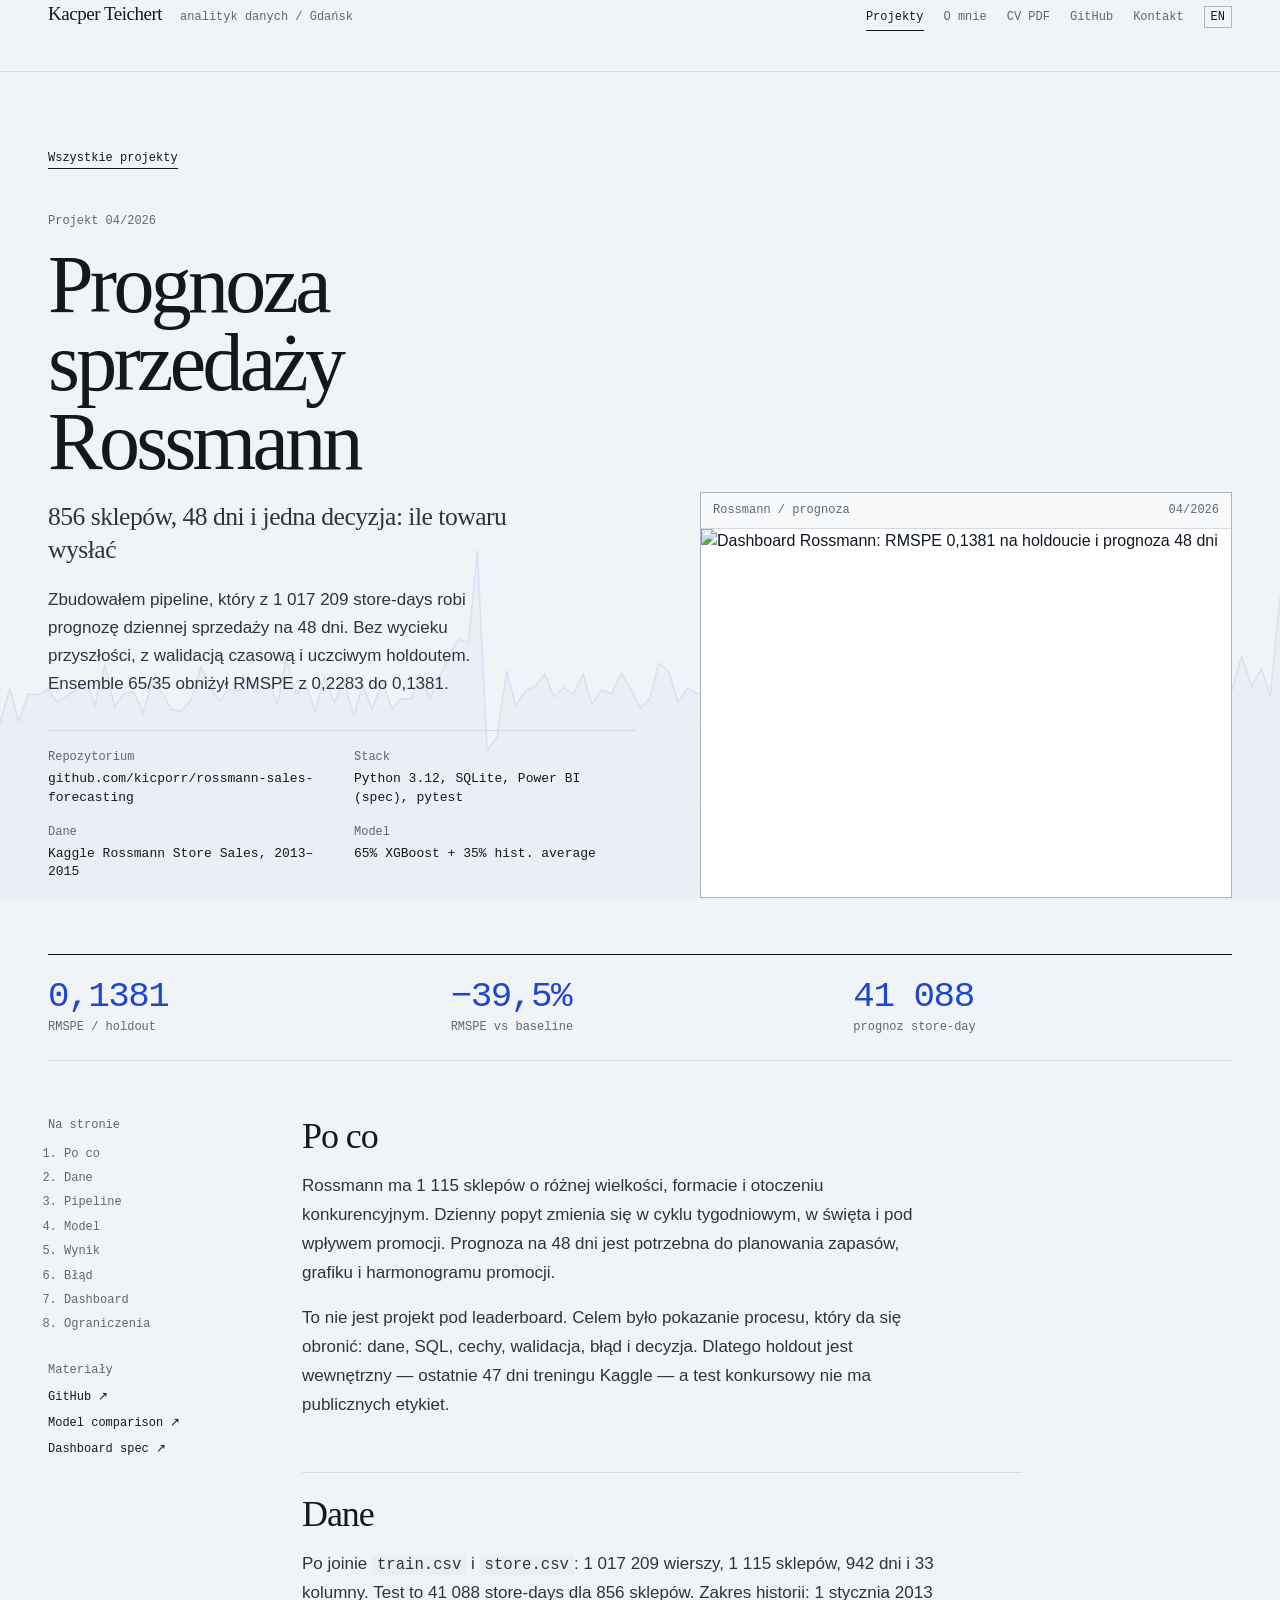
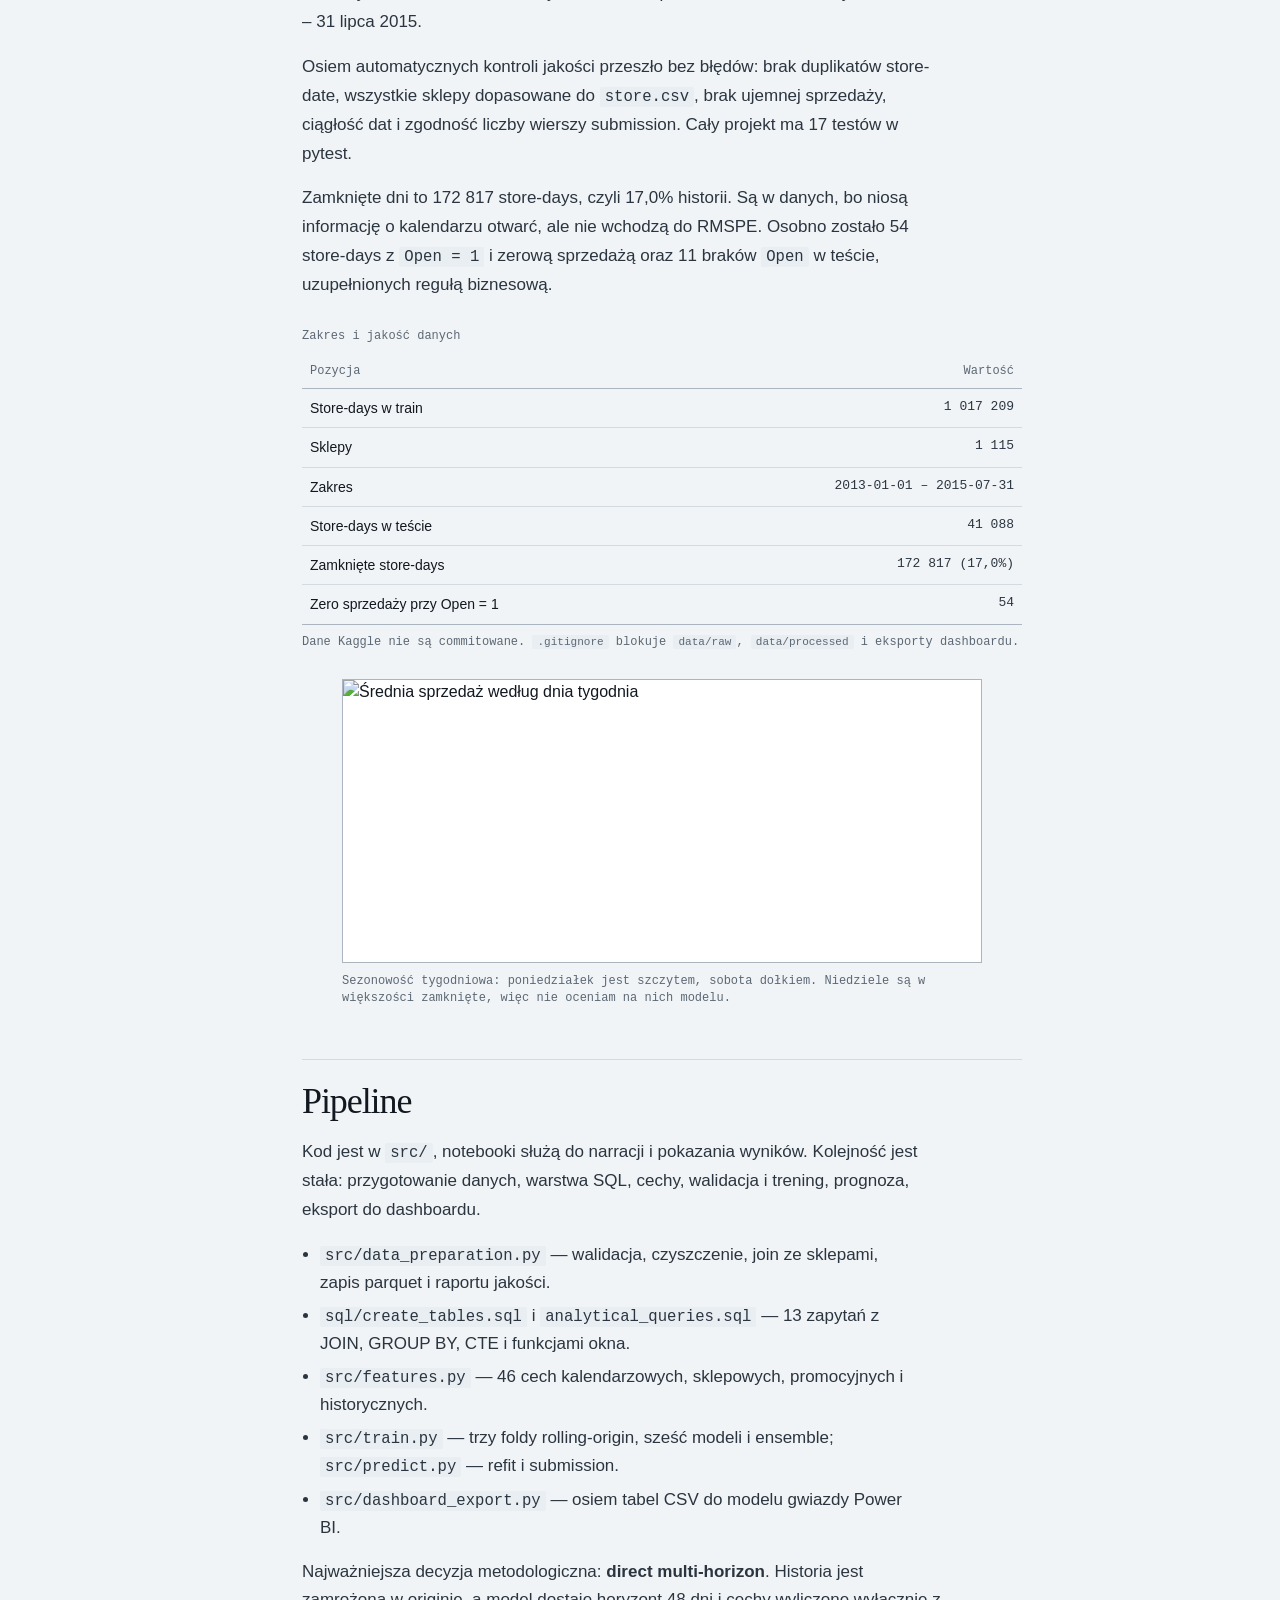
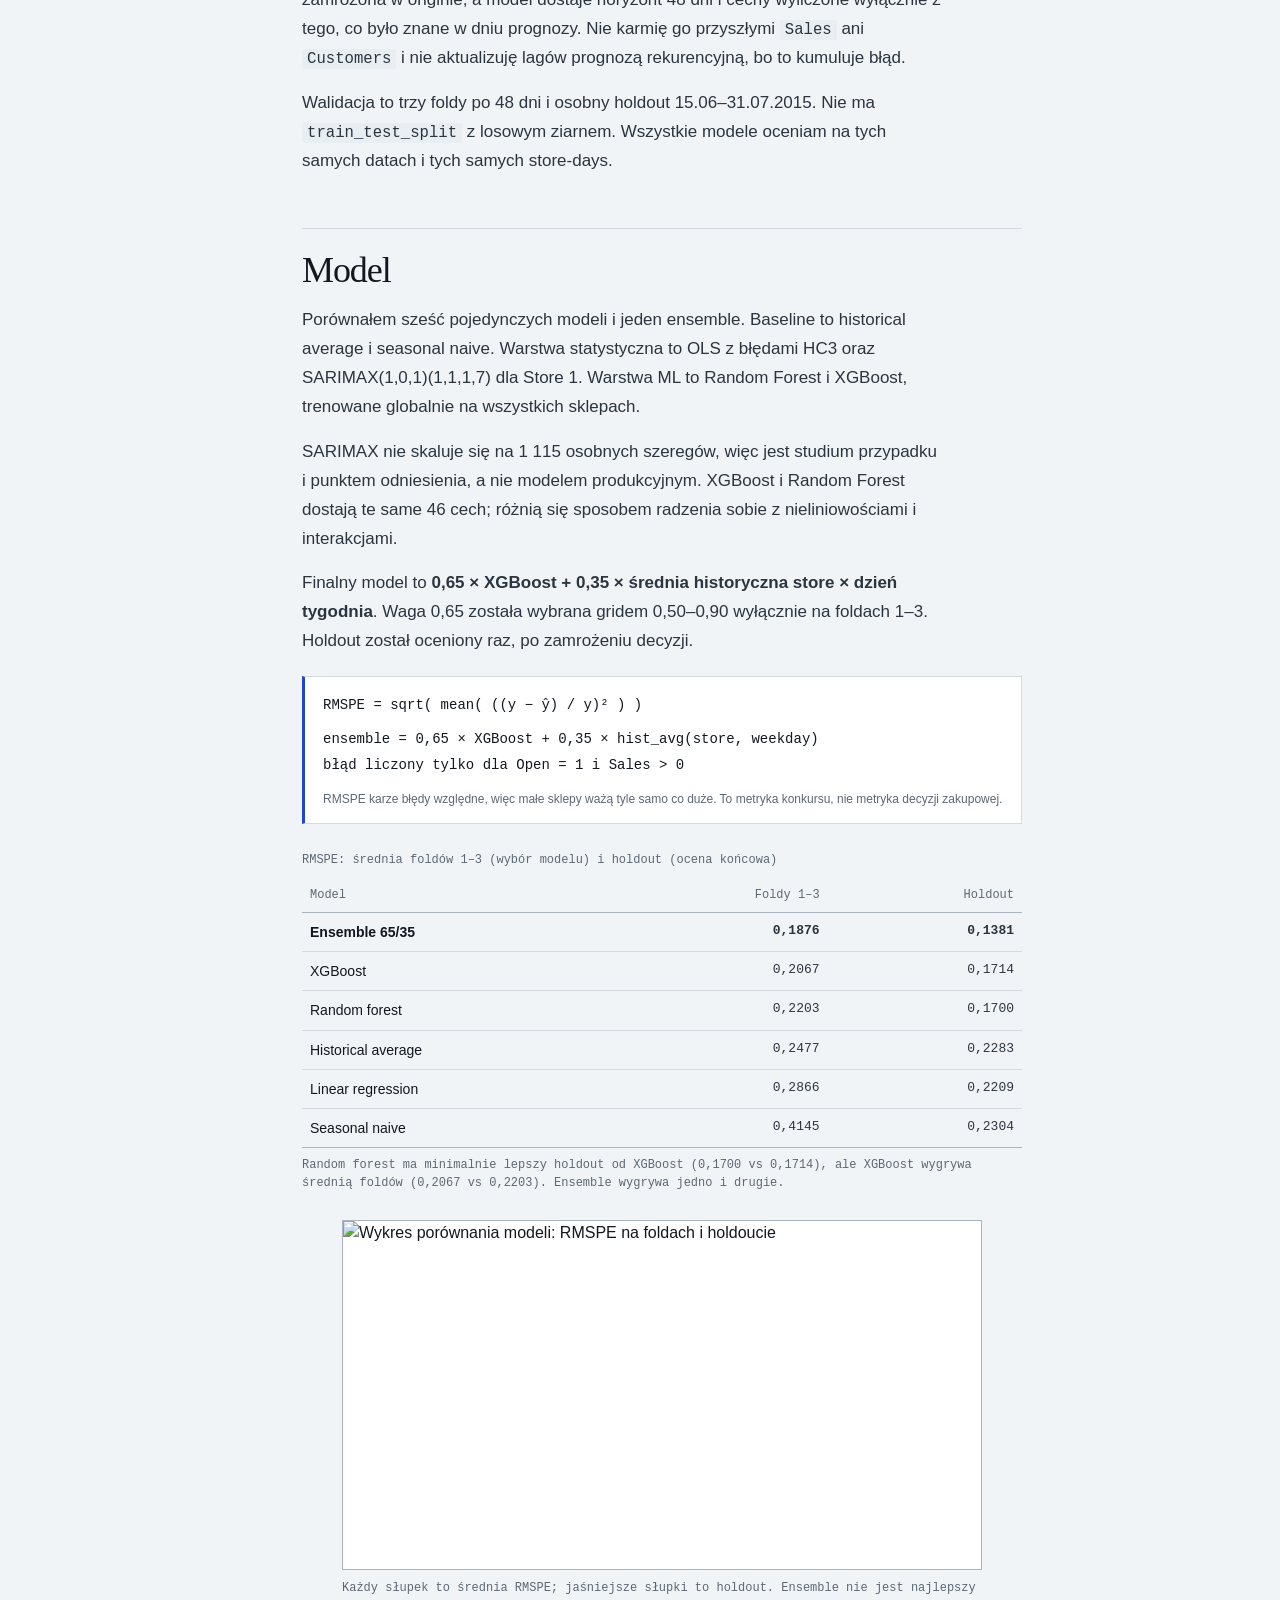
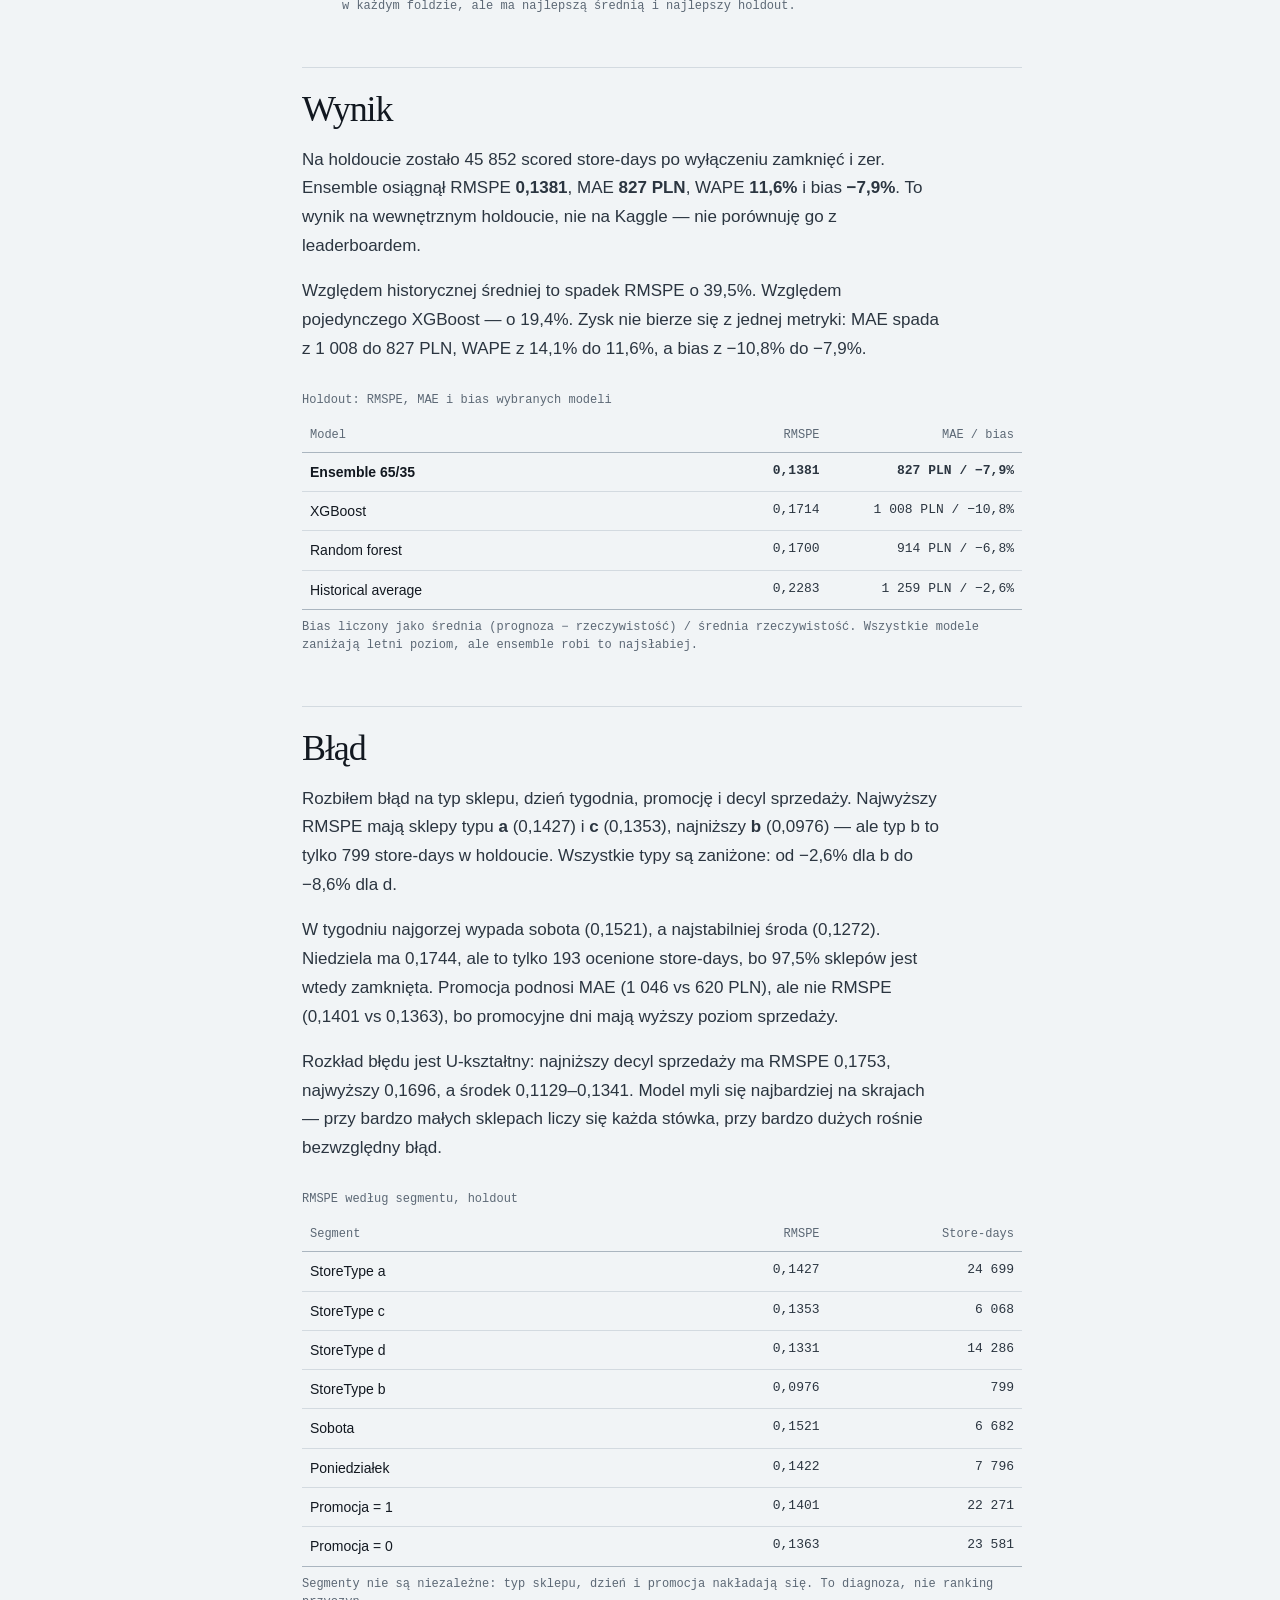
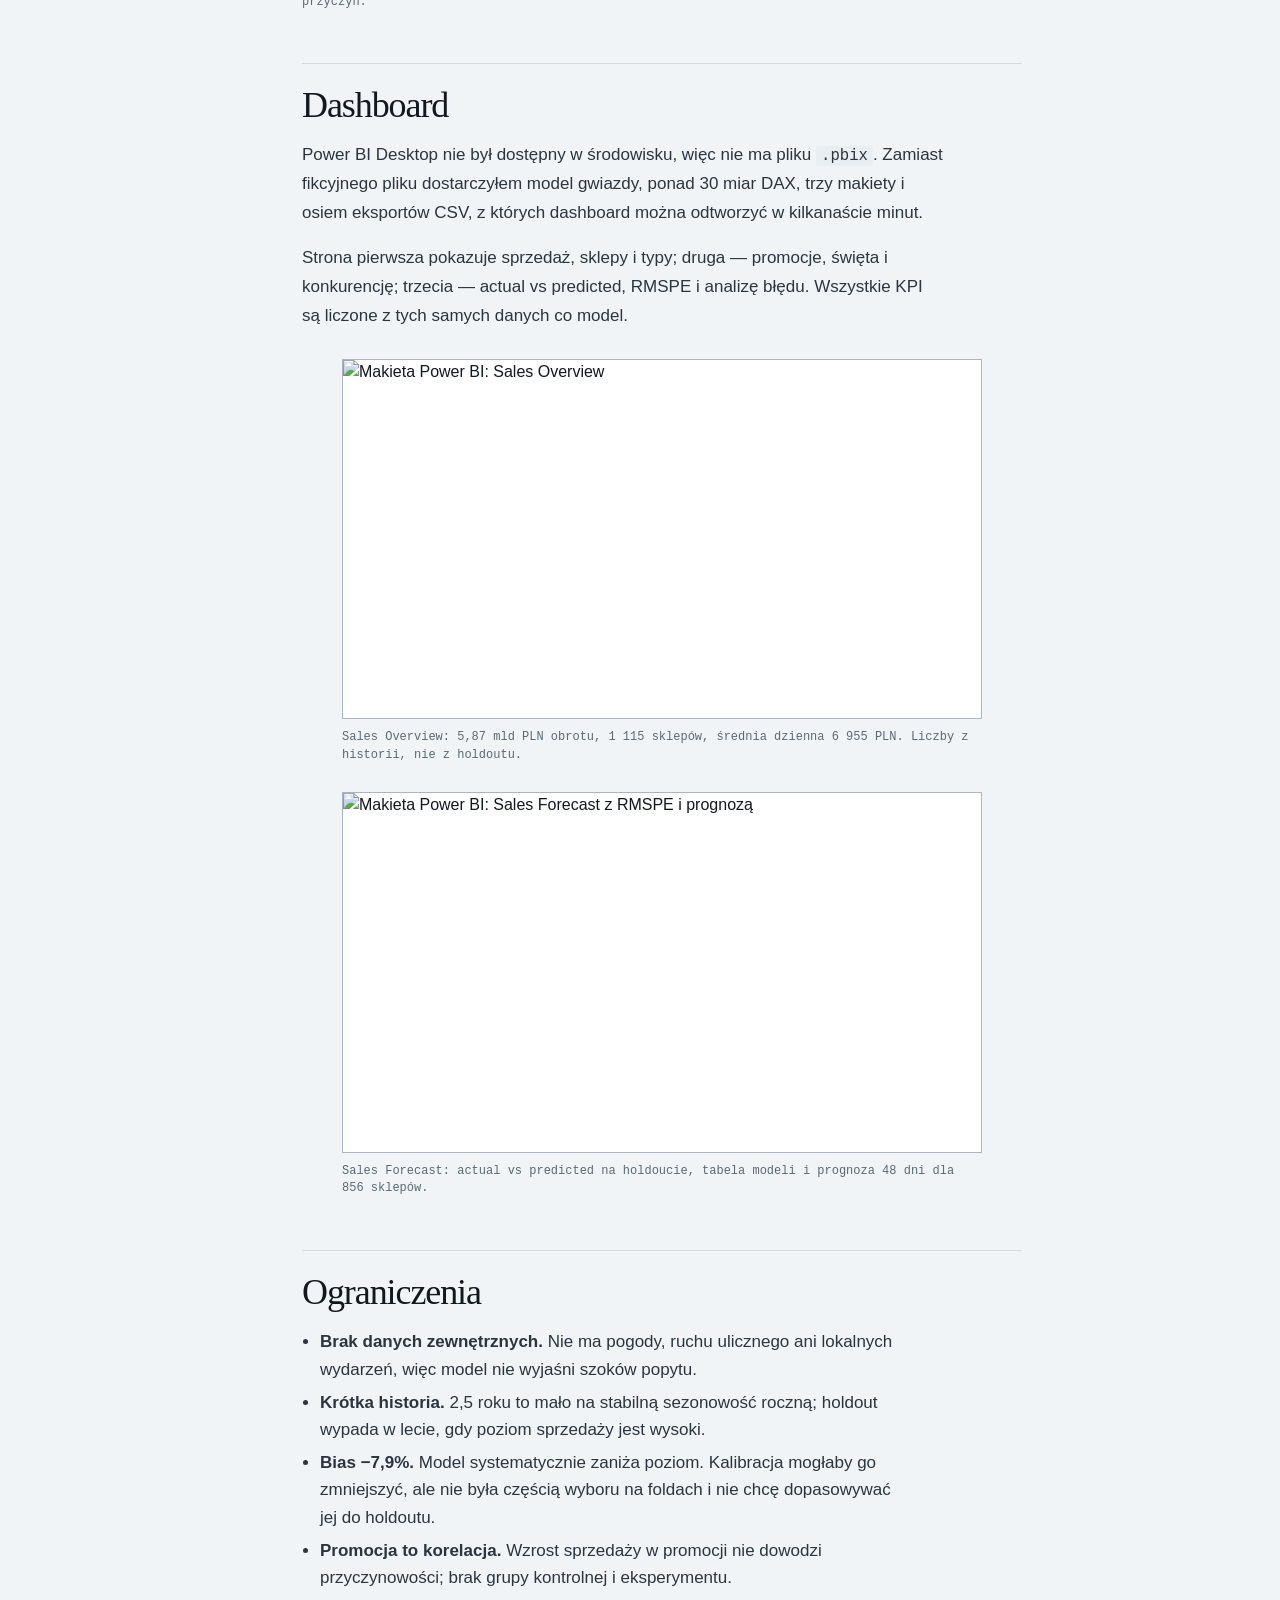
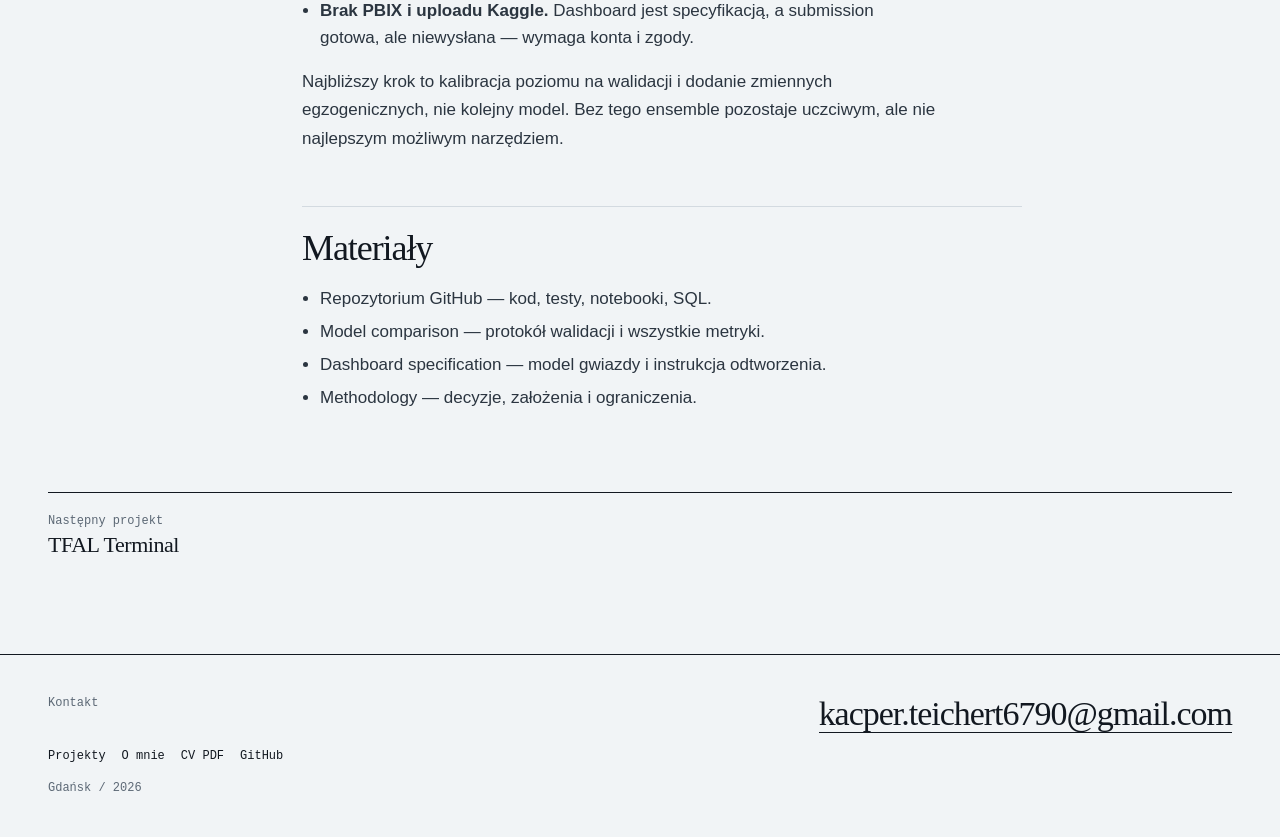
==== portfolio/rossmann/index.html @ 58604898 "Initial release: Rossmann sales forecasting portfolio project" ====
<!DOCTYPE html>
<html lang="pl">
<head>
<meta charset="utf-8">
<meta name="viewport" content="width=device-width, initial-scale=1">
<script>
  if ('IntersectionObserver' in window) {
    document.documentElement.classList.add('js');
  }
</script>
<title>Prognoza sprzedaży Rossmann | Kacper Teichert</title>
<meta name="description" content="Projekt end-to-end na 1 017 209 store-days: SQL, cechy bez wycieku, walidacja czasowa i ensemble XGBoost. Holdout RMSPE 0,1381, o 39,5% lepiej od baseline'u.">
<link rel="canonical" href="https://kacper-teichert.pages.dev/projekty/rossmann/">
<link rel="alternate" hreflang="pl" href="https://kacper-teichert.pages.dev/projekty/rossmann/">
<link rel="alternate" hreflang="en" href="https://kacper-teichert.pages.dev/en/projects/rossmann/">
<meta name="theme-color" content="#f1f4f6">
<meta name="color-scheme" content="light">
<meta property="og:type" content="article">
<meta property="og:title" content="Prognoza sprzedaży Rossmann | Kacper Teichert">
<meta property="og:description" content="856 sklepów, 48 dni, 1 017 209 store-days. Holdout RMSPE 0,1381 i uczciwa walidacja czasowa.">
<meta property="og:url" content="https://kacper-teichert.pages.dev/projekty/rossmann/">
<meta property="og:locale" content="pl_PL">
<meta property="og:locale:alternate" content="en_US">
<meta property="og:image" content="https://kacper-teichert.pages.dev/projekty/rossmann/assets/rossmann-og.png">
<meta name="twitter:card" content="summary_large_image">
<meta name="twitter:title" content="Prognoza sprzedaży Rossmann | Kacper Teichert">
<meta name="twitter:description" content="856 sklepów, 48 dni, 1 017 209 store-days. Holdout RMSPE 0,1381.">
<meta name="twitter:image" content="https://kacper-teichert.pages.dev/projekty/rossmann/assets/rossmann-og.png">
<link rel="icon" href="/favicon.svg" type="image/svg+xml">
<link rel="stylesheet" href="/fonts.css">
<script type="application/ld+json">{"@context":"https://schema.org","@type":"Article","headline":"Prognoza sprzedaży Rossmann","author":{"@type":"Person","name":"Kacper Teichert"},"datePublished":"2026-11-25","inLanguage":"pl","url":"https://kacper-teichert.pages.dev/projekty/rossmann/","about":["prognozowanie sprzedaży","XGBoost","walidacja czasowa","SQL"]}</script>
<link rel="stylesheet" href="page.css">
<link rel="stylesheet" href="rossmann.css">
<noscript><style>[data-reveal]{opacity:1!important;transform:none!important}</style></noscript>
</head>
<body>
<a class="skip-link" href="#main">Przejdź do treści</a>
<div class="case-page">
<svg class="page-backdrop" viewBox="0 0 1440 900" preserveAspectRatio="none" aria-hidden="true" focusable="false">
<defs>
<pattern id="page-grid-rossmann" width="80" height="80" patternUnits="userSpaceOnUse">
<path d="M80 0H0V80" fill="none" stroke="#121820" stroke-opacity="0.032" stroke-width="1"></path>
</pattern>
</defs>
<rect width="1440" height="900" fill="url(#page-grid-rossmann)"></rect>
<path class="page-area" d="M 0 722.6 L 11 688.3 L 21 721.2 L 32 693.8 L 43 694.9 L 54 689.0 L 64 701.7 L 75 696.3 L 86 689.5 L 97 682.8 L 107 704.8 L 118 664.7 L 129 706.5 L 140 692.8 L 150 691.4 L 161 712.9 L 172 678.0 L 183 693.6 L 193 709.3 L 204 711.1 L 215 699.5 L 226 667.1 L 236 686.6 L 247 700.8 L 258 689.7 L 269 690.9 L 279 675.9 L 290 693.0 L 301 678.9 L 312 703.6 L 322 657.5 L 333 694.2 L 344 684.9 L 355 711.2 L 365 676.0 L 376 702.2 L 387 680.8 L 398 715.6 L 408 684.3 L 419 709.6 L 430 680.6 L 441 709.0 L 451 698.7 L 462 699.1 L 473 675.4 L 484 698.0 L 494 677.6 L 505 656.1 L 516 639.3 L 527 642.8 L 537 550.0 L 548 750.8 L 559 737.0 L 570 670.5 L 580 705.4 L 591 691.0 L 602 686.3 L 613 673.9 L 623 696.7 L 634 687.5 L 645 694.0 L 656 674.0 L 666 704.3 L 677 689.7 L 688 694.0 L 699 673.0 L 709 688.0 L 720 707.8 L 731 698.8 L 741 663.3 L 752 671.0 L 763 701.8 L 774 687.4 L 784 693.7 L 795 692.8 L 806 682.3 L 817 688.7 L 827 685.7 L 838 702.2 L 849 727.9 L 860 713.2 L 870 733.1 L 881 684.0 L 892 714.8 L 903 727.3 L 913 713.4 L 924 718.7 L 935 710.2 L 946 730.0 L 956 722.0 L 967 737.2 L 978 705.0 L 989 713.4 L 999 735.5 L 1010 725.1 L 1021 724.6 L 1032 689.6 L 1042 712.1 L 1053 725.2 L 1064 660.8 L 1075 668.0 L 1085 689.7 L 1096 621.8 L 1107 760.0 L 1118 722.8 L 1128 674.5 L 1139 681.7 L 1150 711.8 L 1161 654.2 L 1171 677.2 L 1182 697.6 L 1193 685.4 L 1204 685.7 L 1214 671.5 L 1225 692.0 L 1236 677.9 L 1247 684.4 L 1257 690.7 L 1268 682.0 L 1279 672.7 L 1290 700.1 L 1300 660.0 L 1311 667.7 L 1322 703.4 L 1333 702.9 L 1343 664.0 L 1354 675.8 L 1365 685.7 L 1376 670.8 L 1386 689.3 L 1397 655.9 L 1408 686.6 L 1419 668.9 L 1429 695.6 L 1440 597.3 L 1440 900 L 0 900 Z" fill="#1d47cf" fill-opacity="0.035"></path>
<path class="page-trace" d="M 0 722.6 L 11 688.3 L 21 721.2 L 32 693.8 L 43 694.9 L 54 689.0 L 64 701.7 L 75 696.3 L 86 689.5 L 97 682.8 L 107 704.8 L 118 664.7 L 129 706.5 L 140 692.8 L 150 691.4 L 161 712.9 L 172 678.0 L 183 693.6 L 193 709.3 L 204 711.1 L 215 699.5 L 226 667.1 L 236 686.6 L 247 700.8 L 258 689.7 L 269 690.9 L 279 675.9 L 290 693.0 L 301 678.9 L 312 703.6 L 322 657.5 L 333 694.2 L 344 684.9 L 355 711.2 L 365 676.0 L 376 702.2 L 387 680.8 L 398 715.6 L 408 684.3 L 419 709.6 L 430 680.6 L 441 709.0 L 451 698.7 L 462 699.1 L 473 675.4 L 484 698.0 L 494 677.6 L 505 656.1 L 516 639.3 L 527 642.8 L 537 550.0 L 548 750.8 L 559 737.0 L 570 670.5 L 580 705.4 L 591 691.0 L 602 686.3 L 613 673.9 L 623 696.7 L 634 687.5 L 645 694.0 L 656 674.0 L 666 704.3 L 677 689.7 L 688 694.0 L 699 673.0 L 709 688.0 L 720 707.8 L 731 698.8 L 741 663.3 L 752 671.0 L 763 701.8 L 774 687.4 L 784 693.7 L 795 692.8 L 806 682.3 L 817 688.7 L 827 685.7 L 838 702.2 L 849 727.9 L 860 713.2 L 870 733.1 L 881 684.0 L 892 714.8 L 903 727.3 L 913 713.4 L 924 718.7 L 935 710.2 L 946 730.0 L 956 722.0 L 967 737.2 L 978 705.0 L 989 713.4 L 999 735.5 L 1010 725.1 L 1021 724.6 L 1032 689.6 L 1042 712.1 L 1053 725.2 L 1064 660.8 L 1075 668.0 L 1085 689.7 L 1096 621.8 L 1107 760.0 L 1118 722.8 L 1128 674.5 L 1139 681.7 L 1150 711.8 L 1161 654.2 L 1171 677.2 L 1182 697.6 L 1193 685.4 L 1204 685.7 L 1214 671.5 L 1225 692.0 L 1236 677.9 L 1247 684.4 L 1257 690.7 L 1268 682.0 L 1279 672.7 L 1290 700.1 L 1300 660.0 L 1311 667.7 L 1322 703.4 L 1333 702.9 L 1343 664.0 L 1354 675.8 L 1365 685.7 L 1376 670.8 L 1386 689.3 L 1397 655.9 L 1408 686.6 L 1419 668.9 L 1429 695.6 L 1440 597.3" fill="none" stroke="#1d47cf" stroke-width="1.5" stroke-opacity="0.12" vector-effect="non-scaling-stroke"></path>
</svg>
<header class="nav">
<a class="nav-mark" href="/" aria-label="Kacper Teichert, początek">Kacper Teichert</a>
<span class="nav-role">analityk danych / Gdańsk</span>
<nav class="nav-links" aria-label="Nawigacja, kontakt i dokumenty">
<a href="/#projekty" aria-current="page">Projekty</a>
<a href="/o-mnie/">O mnie</a>
<a href="/cv/Kacper-Teichert-CV.pdf" target="_blank" rel="noreferrer">CV PDF</a>
<a class="nav-github" href="https://github.com/kicporr" target="_blank" rel="noreferrer">GitHub</a>
<a href="mailto:kacper.teichert6790@gmail.com">Kontakt</a>
<a class="nav-lang" href="/en/projects/rossmann/" hreflang="en" lang="en" aria-label="EN, English version">EN</a>
</nav>
</header>
<main id="main" class="case-main">
<a class="case-back" href="/#projekty">Wszystkie projekty</a>
<header class="case-head">
<div class="case-head-copy">
<p class="case-kicker">Projekt 04/2026</p>
<h1>Prognoza sprzedaży Rossmann</h1>
<p class="case-sub">856 sklepów, 48 dni i jedna decyzja: ile towaru wysłać</p>
<p class="case-lead">Zbudowałem pipeline, który z 1 017 209 store-days robi prognozę dziennej sprzedaży na 48 dni. Bez wycieku przyszłości, z walidacją czasową i uczciwym holdoutem. Ensemble 65/35 obniżył RMSPE z 0,2283 do 0,1381.</p>
<dl class="case-facts">
<div><dt>Repozytorium</dt><dd>github.com/kicporr/rossmann-sales-forecasting</dd></div>
<div><dt>Stack</dt><dd>Python 3.12, SQLite, Power BI (spec), pytest</dd></div>
<div><dt>Dane</dt><dd>Kaggle Rossmann Store Sales, 2013–2015</dd></div>
<div><dt>Model</dt><dd>65% XGBoost + 35% hist. average</dd></div>
</dl>
</div>
<div class="case-head-cover">
<div class="work-frame work-frame--app">
<div class="work-bar"><span>Rossmann / prognoza</span><span>04/2026</span></div>
<img src="/projekty/rossmann/assets/rossmann-cover.webp" alt="Dashboard Rossmann: RMSPE 0,1381 na holdoucie i prognoza 48 dni" width="1400" height="972">
</div>
</div>
</header>
<ul class="case-results" aria-label="Najważniejsze wyniki">
<li><strong>0,1381</strong><span>RMSPE / holdout</span></li>
<li><strong>−39,5%</strong><span>RMSPE vs baseline</span></li>
<li><strong>41 088</strong><span>prognoz store-day</span></li>
</ul>
<div class="case-body">
<aside class="case-aside">
<p class="case-aside-label">Na stronie</p>
<nav aria-label="Spis treści">
<ol class="case-toc">
<li><a href="#po-co">Po co</a></li>
<li><a href="#dane">Dane</a></li>
<li><a href="#pipeline">Pipeline</a></li>
<li><a href="#model">Model</a></li>
<li><a href="#wynik">Wynik</a></li>
<li><a href="#blad">Błąd</a></li>
<li><a href="#dashboard">Dashboard</a></li>
<li><a href="#ograniczenia">Ograniczenia</a></li>
</ol>
</nav>
<div class="case-aside-links">
<p class="case-aside-label">Materiały</p>
<a href="https://github.com/kicporr/rossmann-sales-forecasting" target="_blank" rel="noreferrer">GitHub ↗</a>
<a href="https://github.com/kicporr/rossmann-sales-forecasting/blob/main/reports/model_comparison.md" target="_blank" rel="noreferrer">Model comparison ↗</a>
<a href="https://github.com/kicporr/rossmann-sales-forecasting/blob/main/dashboard/dashboard_specification.md" target="_blank" rel="noreferrer">Dashboard spec ↗</a>
</div>
</aside>
<div class="case-content">

<section class="case-section" id="po-co" data-reveal>
<h2>Po co</h2>
<p>Rossmann ma 1 115 sklepów o różnej wielkości, formacie i otoczeniu konkurencyjnym. Dzienny popyt zmienia się w cyklu tygodniowym, w święta i pod wpływem promocji. Prognoza na 48 dni jest potrzebna do planowania zapasów, grafiku i harmonogramu promocji.</p>
<p>To nie jest projekt pod leaderboard. Celem było pokazanie procesu, który da się obronić: dane, SQL, cechy, walidacja, błąd i decyzja. Dlatego holdout jest wewnętrzny — ostatnie 47 dni treningu Kaggle — a test konkursowy nie ma publicznych etykiet.</p>
</section>

<section class="case-section" id="dane" data-reveal>
<h2>Dane</h2>
<p>Po joinie <code>train.csv</code> i <code>store.csv</code>: 1 017 209 wierszy, 1 115 sklepów, 942 dni i 33 kolumny. Test to 41 088 store-days dla 856 sklepów. Zakres historii: 1 stycznia 2013 – 31 lipca 2015.</p>
<p>Osiem automatycznych kontroli jakości przeszło bez błędów: brak duplikatów store-date, wszystkie sklepy dopasowane do <code>store.csv</code>, brak ujemnej sprzedaży, ciągłość dat i zgodność liczby wierszy submission. Cały projekt ma 17 testów w pytest.</p>
<p>Zamknięte dni to 172 817 store-days, czyli 17,0% historii. Są w danych, bo niosą informację o kalendarzu otwarć, ale nie wchodzą do RMSPE. Osobno zostało 54 store-days z <code>Open = 1</code> i zerową sprzedażą oraz 11 braków <code>Open</code> w teście, uzupełnionych regułą biznesową.</p>
<figure class="rich-table-wrap">
<table class="rich-table rich-table--2">
<caption>Zakres i jakość danych</caption>
<thead><tr><th scope="col">Pozycja</th><th scope="col">Wartość</th></tr></thead>
<tbody>
<tr><th scope="row">Store-days w train</th><td>1 017 209</td></tr>
<tr><th scope="row">Sklepy</th><td>1 115</td></tr>
<tr><th scope="row">Zakres</th><td>2013-01-01 – 2015-07-31</td></tr>
<tr><th scope="row">Store-days w teście</th><td>41 088</td></tr>
<tr><th scope="row">Zamknięte store-days</th><td>172 817 (17,0%)</td></tr>
<tr><th scope="row">Zero sprzedaży przy Open = 1</th><td>54</td></tr>
</tbody>
</table>
<figcaption class="rich-table-note">Dane Kaggle nie są commitowane. <code>.gitignore</code> blokuje <code>data/raw</code>, <code>data/processed</code> i eksporty dashboardu.</figcaption>
</figure>
<figure class="case-figure">
<img src="/projekty/rossmann/assets/rossmann-weekday.webp" alt="Średnia sprzedaż według dnia tygodnia" width="1600" height="707" decoding="async">
<figcaption>Sezonowość tygodniowa: poniedziałek jest szczytem, sobota dołkiem. Niedziele są w większości zamknięte, więc nie oceniam na nich modelu.</figcaption>
</figure>
</section>

<section class="case-section" id="pipeline" data-reveal>
<h2>Pipeline</h2>
<p>Kod jest w <code>src/</code>, notebooki służą do narracji i pokazania wyników. Kolejność jest stała: przygotowanie danych, warstwa SQL, cechy, walidacja i trening, prognoza, eksport do dashboardu.</p>
<ul>
<li><code>src/data_preparation.py</code> — walidacja, czyszczenie, join ze sklepami, zapis parquet i raportu jakości.</li>
<li><code>sql/create_tables.sql</code> i <code>analytical_queries.sql</code> — 13 zapytań z JOIN, GROUP BY, CTE i funkcjami okna.</li>
<li><code>src/features.py</code> — 46 cech kalendarzowych, sklepowych, promocyjnych i historycznych.</li>
<li><code>src/train.py</code> — trzy foldy rolling-origin, sześć modeli i ensemble; <code>src/predict.py</code> — refit i submission.</li>
<li><code>src/dashboard_export.py</code> — osiem tabel CSV do modelu gwiazdy Power BI.</li>
</ul>
<p>Najważniejsza decyzja metodologiczna: <strong>direct multi-horizon</strong>. Historia jest zamrożona w originie, a model dostaje horyzont 48 dni i cechy wyliczone wyłącznie z tego, co było znane w dniu prognozy. Nie karmię go przyszłymi <code>Sales</code> ani <code>Customers</code> i nie aktualizuję lagów prognozą rekurencyjną, bo to kumuluje błąd.</p>
<p>Walidacja to trzy foldy po 48 dni i osobny holdout 15.06–31.07.2015. Nie ma <code>train_test_split</code> z losowym ziarnem. Wszystkie modele oceniam na tych samych datach i tych samych store-days.</p>
</section>

<section class="case-section" id="model" data-reveal>
<h2>Model</h2>
<p>Porównałem sześć pojedynczych modeli i jeden ensemble. Baseline to historical average i seasonal naive. Warstwa statystyczna to OLS z błędami HC3 oraz SARIMAX(1,0,1)(1,1,1,7) dla Store 1. Warstwa ML to Random Forest i XGBoost, trenowane globalnie na wszystkich sklepach.</p>
<p>SARIMAX nie skaluje się na 1 115 osobnych szeregów, więc jest studium przypadku i punktem odniesienia, a nie modelem produkcyjnym. XGBoost i Random Forest dostają te same 46 cech; różnią się sposobem radzenia sobie z nieliniowościami i interakcjami.</p>
<p>Finalny model to <strong>0,65 × XGBoost + 0,35 × średnia historyczna store × dzień tygodnia</strong>. Waga 0,65 została wybrana gridem 0,50–0,90 wyłącznie na foldach 1–3. Holdout został oceniony raz, po zamrożeniu decyzji.</p>
<div class="rich-formula">
<span class="rich-formula-line">RMSPE = sqrt( mean( ((y − ŷ) / y)² ) )</span>
<span class="rich-formula-gap"></span>
<span class="rich-formula-line">ensemble = 0,65 × XGBoost + 0,35 × hist_avg(store, weekday)</span>
<span class="rich-formula-line">błąd liczony tylko dla Open = 1 i Sales &gt; 0</span>
<p class="rich-formula-note">RMSPE karze błędy względne, więc małe sklepy ważą tyle samo co duże. To metryka konkursu, nie metryka decyzji zakupowej.</p>
</div>
<figure class="rich-table-wrap">
<table class="rich-table rich-table--3">
<caption>RMSPE: średnia foldów 1–3 (wybór modelu) i holdout (ocena końcowa)</caption>
<thead><tr><th scope="col">Model</th><th scope="col">Foldy 1–3</th><th scope="col">Holdout</th></tr></thead>
<tbody>
<tr><th scope="row"><strong>Ensemble 65/35</strong></th><td><strong>0,1876</strong></td><td><strong>0,1381</strong></td></tr>
<tr><th scope="row">XGBoost</th><td>0,2067</td><td>0,1714</td></tr>
<tr><th scope="row">Random forest</th><td>0,2203</td><td>0,1700</td></tr>
<tr><th scope="row">Historical average</th><td>0,2477</td><td>0,2283</td></tr>
<tr><th scope="row">Linear regression</th><td>0,2866</td><td>0,2209</td></tr>
<tr><th scope="row">Seasonal naive</th><td>0,4145</td><td>0,2304</td></tr>
</tbody>
</table>
<figcaption class="rich-table-note">Random forest ma minimalnie lepszy holdout od XGBoost (0,1700 vs 0,1714), ale XGBoost wygrywa średnią foldów (0,2067 vs 0,2203). Ensemble wygrywa jedno i drugie.</figcaption>
</figure>
<figure class="case-figure">
<img src="/projekty/rossmann/assets/rossmann-model.webp" alt="Wykres porównania modeli: RMSPE na foldach i holdoucie" width="1400" height="763" decoding="async">
<figcaption>Każdy słupek to średnia RMSPE; jaśniejsze słupki to holdout. Ensemble nie jest najlepszy w każdym foldzie, ale ma najlepszą średnią i najlepszy holdout.</figcaption>
</figure>
</section>

<section class="case-section" id="wynik" data-reveal>
<h2>Wynik</h2>
<p>Na holdoucie zostało 45 852 scored store-days po wyłączeniu zamknięć i zer. Ensemble osiągnął RMSPE <strong>0,1381</strong>, MAE <strong>827 PLN</strong>, WAPE <strong>11,6%</strong> i bias <strong>−7,9%</strong>. To wynik na wewnętrznym holdoucie, nie na Kaggle — nie porównuję go z leaderboardem.</p>
<p>Względem historycznej średniej to spadek RMSPE o 39,5%. Względem pojedynczego XGBoost — o 19,4%. Zysk nie bierze się z jednej metryki: MAE spada z 1 008 do 827 PLN, WAPE z 14,1% do 11,6%, a bias z −10,8% do −7,9%.</p>
<figure class="rich-table-wrap">
<table class="rich-table rich-table--3">
<caption>Holdout: RMSPE, MAE i bias wybranych modeli</caption>
<thead><tr><th scope="col">Model</th><th scope="col">RMSPE</th><th scope="col">MAE / bias</th></tr></thead>
<tbody>
<tr><th scope="row"><strong>Ensemble 65/35</strong></th><td><strong>0,1381</strong></td><td><strong>827 PLN / −7,9%</strong></td></tr>
<tr><th scope="row">XGBoost</th><td>0,1714</td><td>1 008 PLN / −10,8%</td></tr>
<tr><th scope="row">Random forest</th><td>0,1700</td><td>914 PLN / −6,8%</td></tr>
<tr><th scope="row">Historical average</th><td>0,2283</td><td>1 259 PLN / −2,6%</td></tr>
</tbody>
</table>
<figcaption class="rich-table-note">Bias liczony jako średnia (prognoza − rzeczywistość) / średnia rzeczywistość. Wszystkie modele zaniżają letni poziom, ale ensemble robi to najsłabiej.</figcaption>
</figure>
</section>

<section class="case-section" id="blad" data-reveal>
<h2>Błąd</h2>
<p>Rozbiłem błąd na typ sklepu, dzień tygodnia, promocję i decyl sprzedaży. Najwyższy RMSPE mają sklepy typu <strong>a</strong> (0,1427) i <strong>c</strong> (0,1353), najniższy <strong>b</strong> (0,0976) — ale typ b to tylko 799 store-days w holdoucie. Wszystkie typy są zaniżone: od −2,6% dla b do −8,6% dla d.</p>
<p>W tygodniu najgorzej wypada sobota (0,1521), a najstabilniej środa (0,1272). Niedziela ma 0,1744, ale to tylko 193 ocenione store-days, bo 97,5% sklepów jest wtedy zamknięta. Promocja podnosi MAE (1 046 vs 620 PLN), ale nie RMSPE (0,1401 vs 0,1363), bo promocyjne dni mają wyższy poziom sprzedaży.</p>
<p>Rozkład błędu jest U-kształtny: najniższy decyl sprzedaży ma RMSPE 0,1753, najwyższy 0,1696, a środek 0,1129–0,1341. Model myli się najbardziej na skrajach — przy bardzo małych sklepach liczy się każda stówka, przy bardzo dużych rośnie bezwzględny błąd.</p>
<figure class="rich-table-wrap">
<table class="rich-table rich-table--3">
<caption>RMSPE według segmentu, holdout</caption>
<thead><tr><th scope="col">Segment</th><th scope="col">RMSPE</th><th scope="col">Store-days</th></tr></thead>
<tbody>
<tr><th scope="row">StoreType a</th><td>0,1427</td><td>24 699</td></tr>
<tr><th scope="row">StoreType c</th><td>0,1353</td><td>6 068</td></tr>
<tr><th scope="row">StoreType d</th><td>0,1331</td><td>14 286</td></tr>
<tr><th scope="row">StoreType b</th><td>0,0976</td><td>799</td></tr>
<tr><th scope="row">Sobota</th><td>0,1521</td><td>6 682</td></tr>
<tr><th scope="row">Poniedziałek</th><td>0,1422</td><td>7 796</td></tr>
<tr><th scope="row">Promocja = 1</th><td>0,1401</td><td>22 271</td></tr>
<tr><th scope="row">Promocja = 0</th><td>0,1363</td><td>23 581</td></tr>
</tbody>
</table>
<figcaption class="rich-table-note">Segmenty nie są niezależne: typ sklepu, dzień i promocja nakładają się. To diagnoza, nie ranking przyczyn.</figcaption>
</figure>
</section>

<section class="case-section" id="dashboard" data-reveal>
<h2>Dashboard</h2>
<p>Power BI Desktop nie był dostępny w środowisku, więc nie ma pliku <code>.pbix</code>. Zamiast fikcyjnego pliku dostarczyłem model gwiazdy, ponad 30 miar DAX, trzy makiety i osiem eksportów CSV, z których dashboard można odtworzyć w kilkanaście minut.</p>
<p>Strona pierwsza pokazuje sprzedaż, sklepy i typy; druga — promocje, święta i konkurencję; trzecia — actual vs predicted, RMSPE i analizę błędu. Wszystkie KPI są liczone z tych samych danych co model.</p>
<figure class="case-figure">
<img src="/projekty/rossmann/assets/rossmann-overview.webp" alt="Makieta Power BI: Sales Overview" width="1600" height="900" decoding="async">
<figcaption>Sales Overview: 5,87 mld PLN obrotu, 1 115 sklepów, średnia dzienna 6 955 PLN. Liczby z historii, nie z holdoutu.</figcaption>
</figure>
<figure class="case-figure">
<img src="/projekty/rossmann/assets/rossmann-dashboard.webp" alt="Makieta Power BI: Sales Forecast z RMSPE i prognozą" width="1600" height="900" decoding="async">
<figcaption>Sales Forecast: actual vs predicted na holdoucie, tabela modeli i prognoza 48 dni dla 856 sklepów.</figcaption>
</figure>
</section>

<section class="case-section" id="ograniczenia" data-reveal>
<h2>Ograniczenia</h2>
<ul>
<li><strong>Brak danych zewnętrznych.</strong> Nie ma pogody, ruchu ulicznego ani lokalnych wydarzeń, więc model nie wyjaśni szoków popytu.</li>
<li><strong>Krótka historia.</strong> 2,5 roku to mało na stabilną sezonowość roczną; holdout wypada w lecie, gdy poziom sprzedaży jest wysoki.</li>
<li><strong>Bias −7,9%.</strong> Model systematycznie zaniża poziom. Kalibracja mogłaby go zmniejszyć, ale nie była częścią wyboru na foldach i nie chcę dopasowywać jej do holdoutu.</li>
<li><strong>Promocja to korelacja.</strong> Wzrost sprzedaży w promocji nie dowodzi przyczynowości; brak grupy kontrolnej i eksperymentu.</li>
<li><strong>Brak PBIX i uploadu Kaggle.</strong> Dashboard jest specyfikacją, a submission gotowa, ale niewysłana — wymaga konta i zgody.</li>
</ul>
<p>Najbliższy krok to kalibracja poziomu na walidacji i dodanie zmiennych egzogenicznych, nie kolejny model. Bez tego ensemble pozostaje uczciwym, ale nie najlepszym możliwym narzędziem.</p>
</section>

<section class="case-section" id="materialy" data-reveal>
<h2>Materiały</h2>
<ul>
<li><a href="https://github.com/kicporr/rossmann-sales-forecasting" target="_blank" rel="noreferrer">Repozytorium GitHub</a> — kod, testy, notebooki, SQL.</li>
<li><a href="https://github.com/kicporr/rossmann-sales-forecasting/blob/main/reports/model_comparison.md" target="_blank" rel="noreferrer">Model comparison</a> — protokół walidacji i wszystkie metryki.</li>
<li><a href="https://github.com/kicporr/rossmann-sales-forecasting/blob/main/dashboard/dashboard_specification.md" target="_blank" rel="noreferrer">Dashboard specification</a> — model gwiazdy i instrukcja odtworzenia.</li>
<li><a href="https://github.com/kicporr/rossmann-sales-forecasting/blob/main/docs/methodology.md" target="_blank" rel="noreferrer">Methodology</a> — decyzje, założenia i ograniczenia.</li>
</ul>
</section>

</div>
</div>
<nav class="case-pager" aria-label="Kolejny projekt">
<a href="/projekty/tfal/"><span>Następny projekt</span><strong>TFAL Terminal</strong></a>
</nav>
</main>
<footer class="site-foot">
<div class="site-foot-inner">
<p class="site-foot-kicker">Kontakt</p>
<a class="site-foot-mail" href="mailto:kacper.teichert6790@gmail.com">kacper.teichert6790@gmail.com</a>
<div class="site-foot-links">
<a href="/#projekty">Projekty</a>
<a href="/o-mnie/">O mnie</a>
<a href="/cv/Kacper-Teichert-CV.pdf">CV PDF</a>
<a href="https://github.com/kicporr" target="_blank" rel="noreferrer">GitHub</a>
</div>
<p class="site-foot-note">Gdańsk / 2026</p>
</div>
</footer>
</div>
<script>
  (() => {
    const items = [...document.querySelectorAll('[data-reveal]')];
    if (!items.length) return;
    if (window.matchMedia('(prefers-reduced-motion: reduce)').matches) {
      items.forEach((item) => item.classList.add('is-visible'));
      return;
    }
    const observer = new IntersectionObserver((entries) => {
      entries.forEach((entry) => {
        if (!entry.isIntersecting) return;
        entry.target.classList.add('is-visible');
        observer.unobserve(entry.target);
      });
    }, { rootMargin: '0px 0px -8% 0px', threshold: 0.06 });
    items.forEach((item) => observer.observe(item));
    setTimeout(() => items.forEach((item) => item.classList.add('is-visible')), 1500);
  })();
</script>
</body>
</html>
---- portfolio/rossmann/page.css ----
:root{--ink:#121820;--ink-soft:#2b3540;--paper:#f1f4f6;--surface:#fff;--muted:#5c6875;--line:#d3dae0;--line-dark:#aab5bf;--cobalt:#1d47cf;--signal:#ff5a1f;--serif:"Petrona", Georgia, "Times New Roman", serif;--sans:"Public Sans", Arial, Helvetica, sans-serif;--mono:"IBM Plex Mono", Consolas, "Courier New", monospace;--ease-out:cubic-bezier(.23, 1, .32, 1)}*,:before,:after{box-sizing:border-box}html{-webkit-text-size-adjust:100%}body{background:var(--paper);min-width:320px;color:var(--ink);font-family:var(--sans);-webkit-font-smoothing:antialiased;text-rendering:optimizelegibility;margin:0;font-size:16px;line-height:1.5;overflow-x:clip}a{color:inherit;text-decoration:none}button{font:inherit}h1,h2,p{margin:0}::selection{background:var(--cobalt);color:#fff}:focus-visible{outline:2px solid var(--cobalt);outline-offset:3px}.skip-link{z-index:50;background:var(--ink);color:#fff;padding:8px 12px;font-size:12px;position:fixed;top:8px;left:8px;transform:translateY(-200%)}.skip-link:focus{transform:none}.workbench{flex-direction:column;min-height:100vh;display:flex}.nav{z-index:2;border-bottom:1px solid var(--line);align-items:baseline;gap:18px;height:72px;padding:0 48px;display:flex;position:relative}.nav-mark{font-family:var(--serif);letter-spacing:-.025em;font-size:19px;font-weight:500}.nav-role{font-family:var(--mono);color:var(--muted);font-size:12px}.nav-links a[aria-current=page]{color:var(--ink);border-bottom:1px solid var(--ink)}.nav-links{font-family:var(--mono);color:var(--muted);align-items:baseline;gap:20px;margin-left:auto;font-size:12px;display:flex}.nav-links a{white-space:nowrap;padding-block:4px;position:relative}.nav-links a:after{content:"";transform-origin:100%;height:1px;transition:transform .18s var(--ease-out);background:currentColor;position:absolute;bottom:0;left:0;right:0;transform:scaleX(0)}.nav-links a:hover:after{transform-origin:0;transform:scaleX(1)}.nav-lang{border:1px solid var(--line-dark);color:var(--ink);padding:3px 6px;font-size:12px;line-height:1}.nav-lang:hover{border-color:var(--ink)}.hero{isolation:isolate;flex:1;grid-template:"copy questions panel"1fr"foot foot foot"/minmax(280px,.82fr) minmax(260px,.8fr) minmax(420px,1.15fr);align-items:start;gap:clamp(24px,3vw,44px);min-height:calc(100vh - 72px);padding:clamp(72px,12vh,120px) 48px 40px;display:grid;position:relative}.hero-backdrop{z-index:-1;pointer-events:none;width:100%;height:100%;position:absolute;inset:0}.hero-trace{stroke-dasharray:1;stroke-dashoffset:1px;animation:hero-trace 2.8s .15s var(--ease-out) forwards}@keyframes hero-trace{to{stroke-dashoffset:0}}.hero-copy{grid-area:copy;min-width:0}.hero h1{font-family:var(--serif);letter-spacing:-.055em;animation:hero-reveal .76s var(--ease-out) both;font-size:clamp(56px,6.6vw,96px);font-weight:500;line-height:.9}.hero-role{font-family:var(--mono);color:var(--muted);animation:hero-rise .68s .1s var(--ease-out) both;margin-top:24px;font-size:12px;line-height:1.4}.hero .lede{max-width:34ch;color:var(--ink-soft);animation:hero-rise .68s .14s var(--ease-out) both;margin-top:20px;font-size:clamp(16px,1.35vw,18px);line-height:1.45}.panel{border:1px solid var(--ink);background:var(--surface);width:100%;min-width:0;max-width:610px;animation:panel-in .72s .12s var(--ease-out) both;grid-area:panel;justify-self:end;margin-top:48px}.panel-bar{border-bottom:1px solid var(--line);font-family:var(--mono);color:var(--muted);justify-content:space-between;align-items:center;gap:16px;padding:9px 14px;font-size:12px;display:flex}.hero-middle{grid-area:questions;align-self:start;min-width:0}.project-questions{border-top:1px solid var(--ink)}.project-question{border:0;border-bottom:1px solid var(--line);text-align:left;cursor:pointer;background:0 0;width:100%;padding:18px 0 18px 32px;display:block;position:relative}.project-question:before{content:"";background:var(--line);width:24px;height:2px;transition:background .18s;position:absolute;top:24px;left:0}.project-question[aria-selected=true]:before{background:var(--signal)}.q-project{font-family:var(--mono);color:var(--muted);font-size:12px;line-height:1.3;transition:color .18s;display:block}.q-text{font-family:var(--serif);letter-spacing:-.03em;color:var(--muted);margin-top:6px;font-size:clamp(20px,1.8vw,27px);font-weight:500;line-height:1.3;transition:color .18s;display:block}.project-question:hover .q-text,.project-question[aria-selected=true] .q-text,.project-question[aria-selected=true] .q-project{color:var(--ink)}.panel-body{padding:20px 22px 18px}.panel-body.is-switching{animation:panel-swap .18s var(--ease-out) both}.project-name{font-family:var(--serif);letter-spacing:-.035em;font-size:clamp(26px,2.3vw,34px);line-height:1}.project-line{max-width:54ch;color:var(--muted);margin-top:7px;font-size:12px;line-height:1.4}.metrics{border-top:1px solid var(--line);border-bottom:1px solid var(--line);grid-template-columns:repeat(3,1fr);margin-top:20px;display:grid}.metrics .metric{border-right:1px solid var(--line);min-width:0;padding:10px 10px 10px 0}.metrics .metric+.metric{padding-left:10px}.metrics .metric:last-child{border-right:0}.metrics .metric-label{font-family:var(--mono);color:var(--muted);font-size:12px;line-height:1.3;display:block}.metrics .metric-value{font-family:var(--mono);white-space:nowrap;margin-top:4px;font-size:clamp(13px,1.25vw,16px);line-height:1.2;display:block}.metrics .metric-value--wide{white-space:normal;font-size:12px;line-height:1.35}.chart-meta{font-family:var(--mono);color:var(--muted);margin-top:20px;font-size:12px;line-height:1.4}.chart{margin-top:10px}.chart svg{width:100%;height:auto;display:block;overflow:visible}.chart-value{font-family:var(--mono);fill:var(--ink);font-size:13px}.chart-label{font-family:var(--mono);fill:var(--muted);font-size:13px}.chart-note{max-width:54ch;color:var(--ink-soft);margin-top:10px;font-size:14px;line-height:1.5}.panel-foot{font-family:var(--mono);color:var(--muted);justify-content:flex-end;align-items:center;gap:16px;margin-top:12px;font-size:12px;display:flex}.panel-foot a{color:var(--ink);text-underline-offset:3px;text-decoration:underline 1px}.panel-foot a:hover{color:var(--cobalt);text-decoration-color:var(--cobalt)}.work{border-top:1px solid var(--ink);background:var(--paper);padding:clamp(80px,10vw,136px) 48px}.work-inner{max-width:1280px;margin:0 auto}.work-head{border-bottom:1px solid var(--ink);grid-template-columns:minmax(0,1.05fr) minmax(280px,.55fr);align-items:end;gap:48px;padding-bottom:40px;display:grid}.work-kicker{font-family:var(--mono);color:var(--muted);margin-bottom:20px;font-size:12px;line-height:1.4}.work-head h2{font-family:var(--serif);letter-spacing:-.045em;font-size:clamp(52px,6.4vw,96px);font-weight:500;line-height:.92}.work-intro{max-width:36ch;color:var(--muted);justify-self:end;padding-bottom:6px;font-size:16px;line-height:1.55}.work-list{flex-direction:column;display:flex}.work-item{border-bottom:1px solid var(--line);grid-template-columns:minmax(0,1.35fr) minmax(300px,.65fr);align-items:center;gap:clamp(32px,5vw,64px);padding:clamp(56px,7vw,88px) 0;display:grid}.work-item:nth-child(2n){grid-template-columns:minmax(300px,.65fr) minmax(0,1.35fr)}.work-item:nth-child(2n) .work-cover{order:2}.work-item:nth-child(2n) .work-copy{order:1}.work-cover{min-width:0;display:block}.work-frame{border:1px solid var(--line-dark);background:var(--surface);overflow:hidden}.work-frame--document{background:#f7f8f9;padding:clamp(12px,2vw,24px)}.work-frame--document img{border:1px solid var(--line)}.work-frame--model{background:#fff}.work-bar{border-bottom:1px solid var(--line);font-family:var(--mono);color:var(--muted);background:#f7f9fa;justify-content:space-between;gap:16px;padding:10px 12px;font-size:12px;line-height:1.3;display:flex}.work-frame img{width:100%;height:auto;transition:transform .32s var(--ease-out);display:block}.work-cover:hover img{transform:scale(1.012)}.work-cover:hover .work-frame{border-color:var(--cobalt)}.work-caption{font-family:var(--mono);color:var(--muted);margin-top:12px;font-size:12px;line-height:1.4;display:block}.work-copy{max-width:420px}.work-index{font-family:var(--mono);color:var(--muted);font-size:12px;line-height:1.4}.work-copy h3{font-family:var(--serif);letter-spacing:-.035em;margin-top:16px;font-size:clamp(30px,3vw,44px);font-weight:500;line-height:1.04}.work-line{color:var(--ink-soft);margin-top:16px;font-size:16px;line-height:1.55}.work-result{border-top:1px solid var(--ink);align-items:baseline;gap:10px;margin-top:24px;padding-top:14px;display:flex}.work-result strong{font-family:var(--mono);letter-spacing:-.04em;color:var(--cobalt);white-space:nowrap;font-size:clamp(24px,2.4vw,32px);font-weight:500;line-height:1}.work-result span{font-family:var(--mono);color:var(--muted);font-size:12px;line-height:1.4}.work-method{font-family:var(--mono);color:var(--muted);margin-top:16px;font-size:12px;line-height:1.5}.work-link{border-bottom:1px solid var(--ink);font-family:var(--mono);margin-top:22px;padding-bottom:1px;font-size:12px;display:inline-block}.work-link:hover{color:var(--cobalt);border-color:var(--cobalt)}.work-note{font-family:var(--mono);color:var(--muted);margin-top:24px;font-size:12px;line-height:1.5}.housing-cover{background:#fff;padding:clamp(18px,3vw,30px)}.housing-body{padding-top:6px}.housing-label{font-family:var(--mono);color:var(--muted);font-size:12px;line-height:1.4}.housing-big{font-family:var(--mono);letter-spacing:-.06em;color:var(--cobalt);margin-top:6px;font-size:clamp(54px,6vw,84px);font-weight:500;line-height:.9}.housing-rows{flex-direction:column;gap:14px;margin-top:28px;display:flex}.housing-row{font-family:var(--mono);color:var(--muted);grid-template-columns:100px minmax(0,1fr) 92px;align-items:center;gap:12px;font-size:12px;line-height:1.3;display:grid}.housing-row b{text-align:right;color:var(--ink);white-space:nowrap;font-weight:500}.housing-track{background:#e7edf0;height:8px;display:block;overflow:hidden}.housing-track i{background:var(--cobalt);height:100%;display:block}.housing-track--neg i{background:var(--signal)}.housing-foot{border-top:1px solid var(--line);font-family:var(--mono);color:var(--muted);justify-content:space-between;gap:16px;margin-top:24px;padding-top:10px;font-size:12px;line-height:1.4;display:flex}.hero-note{border-top:1px solid var(--line);max-width:none;margin-top:28px;padding-top:14px}.hero-note-link{display:block}.note-meta{font-family:var(--mono);color:var(--muted);font-size:12px;line-height:1.4}.hero-note h2{max-width:24ch;font-family:var(--serif);letter-spacing:-.025em;margin-top:7px;font-size:clamp(20px,1.6vw,24px);font-weight:500;line-height:1.1;transition:color .18s}.hero-note .note-lead{font-family:var(--sans);color:var(--ink-soft);-webkit-line-clamp:2;-webkit-box-orient:vertical;margin-top:8px;font-size:14px;line-height:1.5;display:-webkit-box;overflow:hidden}.note-read{border-bottom:1px solid var(--ink);font-family:var(--mono);margin-top:9px;padding-bottom:1px;font-size:12px;line-height:1.4;transition:color .18s,border-color .18s;display:inline-block}.hero-note-link:hover h2,.hero-note-link:hover .note-read{color:var(--cobalt)}.hero-note-link:hover .note-read{border-color:var(--cobalt)}.hero-foot{border-top:1px solid var(--ink);grid-area:foot;grid-template-columns:1fr 1.1fr 1fr 1.2fr;align-self:end;gap:24px;padding-top:14px;display:grid}.foot-item{flex-direction:column;gap:4px;min-width:0;display:flex}.foot-label{font-family:var(--mono);color:var(--muted);font-size:12px;line-height:1.3}.foot-value,.foot-links,.foot-link{font-family:var(--mono);color:var(--ink);font-size:12px;line-height:1.4}.foot-links{flex-wrap:wrap;gap:4px 14px;display:flex}.foot-link{border-bottom:1px solid var(--ink);align-self:flex-start;padding-bottom:1px}.foot-link:hover,.foot-links a:hover{color:var(--cobalt);border-color:var(--cobalt)}.foot-links a{border-bottom:1px solid #0000;padding-bottom:1px}.foot-links a:hover{border-color:var(--cobalt)}@keyframes hero-reveal{0%{opacity:0;clip-path:inset(0 0 100%)}to{opacity:1;clip-path:inset(0)}}@keyframes hero-rise{0%{opacity:0;transform:translateY(12px)}to{opacity:1;transform:translateY(0)}}@keyframes panel-in{0%{opacity:0;transform:translateY(10px)}to{opacity:1;transform:translateY(0)}}@keyframes panel-swap{0%{opacity:.35;transform:translateY(4px)}to{opacity:1;transform:translateY(0)}}.note-page{background:var(--paper);min-height:100vh}.note-main{width:min(100% - 96px,760px);margin:0 auto;padding:clamp(48px,8vw,96px) 0 96px}.note-back{font-family:var(--mono);border-bottom:1px solid var(--ink);padding-bottom:1px;font-size:12px}.note-back:hover{color:var(--cobalt);border-color:var(--cobalt)}.note-article{margin-top:44px}.note-article .note-meta{font-family:var(--mono);color:var(--muted);font-size:12px;line-height:1.4}.note-article h1{max-width:18ch;font-family:var(--serif);letter-spacing:-.04em;margin-top:12px;font-size:clamp(44px,6vw,72px);font-weight:500;line-height:.98}.note-lead{max-width:58ch;color:var(--ink-soft);margin-top:24px;font-size:20px;line-height:1.5}.note-section{border-top:1px solid var(--line);margin-top:42px;padding-top:18px}.note-section h2{font-family:var(--serif);letter-spacing:-.03em;font-size:28px;font-weight:500;line-height:1.1}.note-section p{max-width:70ch;color:var(--ink-soft);margin-top:14px;font-size:17px;line-height:1.7}.note-section ul{max-width:70ch;margin-top:14px;padding-left:18px}.note-section li{color:var(--ink-soft);margin-top:6px;font-size:17px;line-height:1.6}.rich-formula{border:1px solid var(--line);border-left:3px solid var(--cobalt);background:var(--surface);overflow-wrap:anywhere;font-family:var(--mono);color:var(--ink);margin-top:20px;padding:16px 18px 15px;font-size:14px;line-height:1.8}.rich-formula-line{font-variant-numeric:tabular-nums;display:block}.rich-formula-gap{height:9px;display:block}.rich-formula .rich-formula-note{max-width:none;font-family:var(--sans);color:var(--muted);margin-top:12px;font-size:12px;line-height:1.5}.rich-table-wrap{width:100%;margin:20px 0 0;overflow-x:auto}.rich-table{border-collapse:collapse;table-layout:fixed;width:100%;font-size:14px;line-height:1.45}.rich-table--2 thead th:first-child{width:60%}.rich-table--2 thead th:last-child{width:40%}.rich-table--3 thead th:first-child{width:46%}.rich-table--3 thead th:nth-child(2),.rich-table--3 thead th:nth-child(3){width:27%}.rich-table.rich-table--text td{font-family:var(--sans);text-align:left;white-space:normal;color:var(--ink-soft);font-size:14px;line-height:1.45}.rich-table.rich-table--text thead th:not(:first-child){text-align:left}.rich-table--text.rich-table--2 thead th:first-child{width:36%}.rich-table--text.rich-table--2 thead th:last-child{width:64%}.rich-table caption{font-family:var(--mono);color:var(--muted);text-align:left;padding:0 0 9px;font-size:12px;line-height:1.4}.rich-table th,.rich-table td{border-bottom:1px solid var(--line);vertical-align:top;padding:9px 8px}.rich-table thead th{border-bottom-color:var(--line-dark);font-family:var(--mono);color:var(--muted);text-align:left;font-size:12px;font-weight:400;line-height:1.35}.rich-table thead th:not(:first-child){text-align:right}.rich-table tbody th{font-family:var(--sans);color:var(--ink);text-align:left;font-size:14px;font-weight:500;line-height:1.45}.rich-table td{font-family:var(--mono);font-variant-numeric:tabular-nums;text-align:right;white-space:nowrap;color:var(--ink-soft);font-size:13px}.rich-table tbody tr:last-child th,.rich-table tbody tr:last-child td{border-bottom-color:var(--line-dark)}.rich-table-note{font-family:var(--mono);color:var(--muted);margin-top:8px;font-size:12px;line-height:1.5}.note-related{border-top:1px solid var(--ink);font-family:var(--mono);margin-top:48px;padding-top:14px;font-size:12px}.note-related a{border-bottom:1px solid var(--ink);padding-bottom:1px}.note-related a:hover{color:var(--cobalt);border-color:var(--cobalt)}@media (width<=600px){.note-main{width:min(100% - 36px,760px);padding-top:32px}.note-article{margin-top:32px}.note-article h1{font-size:clamp(40px,12vw,56px)}.note-lead{font-size:18px}.note-section p,.note-section li{font-size:16px}.rich-formula{padding:13px 12px;font-size:12px;line-height:1.75}.rich-table th,.rich-table td{padding:7px 5px}.rich-table tbody th,.rich-table td,.rich-table thead th,.rich-table caption,.rich-table-note{font-size:12px}.rich-table--3 thead th:first-child{width:43%}.rich-table--3 thead th:nth-child(2),.rich-table--3 thead th:nth-child(3){width:28.5%}}@media (width<=980px){.nav{padding:0 28px}.hero{grid-template:"copy""questions""panel""foot"/1fr;align-content:start;gap:32px;padding:36px 28px 32px}.hero-foot{grid-template-columns:1fr 1fr;gap:18px 24px}.panel{justify-self:stretch;max-width:640px;margin-top:0}.work{padding:72px 28px}.work-head{grid-template-columns:1fr;gap:18px;padding-bottom:28px}.work-head h2{font-size:clamp(48px,8vw,72px)}.work-intro{justify-self:start;max-width:46ch;padding-bottom:0}.work-item,.work-item:nth-child(2n){grid-template-columns:1fr;gap:24px;padding:48px 0}.work-item:nth-child(2n) .work-cover,.work-item:nth-child(2n) .work-copy{order:initial}.work-cover{max-width:780px}.work-copy{max-width:620px}}@media (width<=600px){.nav{height:60px;padding:0 14px}.nav-role{display:none}.nav-mark{font-size:17px}.nav-mark,.nav-links a{align-items:center;min-height:44px;display:inline-flex}.nav-links{gap:8px;font-size:12px}.hero{min-height:calc(100vh - 60px);padding:20px 18px 48px}.hero-foot{grid-template-columns:1fr 1fr;gap:16px}.foot-item:last-child{grid-column:1/-1}.work{padding:64px 18px}.work-head h2{font-size:clamp(42px,12vw,56px)}.work-kicker{margin-bottom:14px}.work-intro{font-size:15px}.work-item{gap:18px;padding:36px 0}.work-frame--document{padding:10px}.work-copy h3{font-size:30px}.work-line{font-size:15px}.work-result strong{font-size:26px}.housing-cover{padding:16px}.housing-big{font-size:48px}.housing-row{grid-template-columns:84px minmax(0,1fr) 78px;gap:8px;font-size:12px}.hero h1{font-size:clamp(50px,15vw,68px)}.hero .lede{margin-top:16px;font-size:16px}.hero .meta,.hero-role{font-size:12px}.panel-body{padding:14px 16px 12px}.metrics{grid-template-columns:repeat(3,1fr)}.metrics .metric{padding:8px 7px 8px 0}.metrics .metric+.metric{padding-left:7px}.metrics .metric-value{font-size:13px}.chart{margin-top:8px}.panel-foot{flex-direction:column;align-items:flex-start;gap:6px;margin-top:8px}.panel-foot a{align-items:center;min-height:44px;display:inline-flex}}@media (prefers-reduced-motion:reduce){*,:before,:after{transition:none!important;animation:none!important}.hero-trace{stroke-dashoffset:0}}.case-page{background:var(--paper);min-height:100vh}.case-main{width:min(100% - 96px,1280px);margin:0 auto;padding:clamp(36px,6vw,72px) 0 96px}.case-back{font-family:var(--mono);border-bottom:1px solid var(--ink);padding-bottom:1px;font-size:12px;line-height:1.4;display:inline-block}.case-back:hover{color:var(--cobalt);border-color:var(--cobalt)}.case-head{grid-template-columns:minmax(0,1.05fr) minmax(360px,.95fr);align-items:end;gap:clamp(36px,5vw,68px);margin-top:44px;display:grid}.case-kicker{font-family:var(--mono);color:var(--muted);margin-bottom:16px;font-size:12px;line-height:1.4}.case-head h1{max-width:12ch;font-family:var(--serif);letter-spacing:-.045em;font-size:clamp(52px,6.4vw,88px);font-weight:500;line-height:.96}.case-sub{max-width:38ch;font-family:var(--serif);letter-spacing:-.02em;color:var(--ink-soft);margin-top:18px;font-size:clamp(22px,2vw,28px);font-weight:400;line-height:1.3}.case-lead{max-width:52ch;color:var(--ink-soft);margin-top:20px;font-size:17px;line-height:1.65}.case-facts{border-top:1px solid var(--line);grid-template-columns:1fr 1fr;gap:16px 24px;margin-top:32px;padding-top:18px;display:grid}.case-facts dt{font-family:var(--mono);color:var(--muted);font-size:12px;line-height:1.4}.case-facts dd{font-family:var(--mono);color:var(--ink);margin-top:4px;margin-left:0;font-size:13px;line-height:1.45}.case-head-cover{min-width:0}.case-results{border-top:1px solid var(--ink);border-bottom:1px solid var(--line);grid-template-columns:repeat(3,minmax(0,1fr));gap:24px;margin-top:56px;padding:24px 0;list-style:none;display:grid}.case-results li{flex-direction:column;gap:4px;display:flex}.case-results strong{font-family:var(--mono);letter-spacing:-.04em;color:var(--cobalt);white-space:nowrap;font-size:clamp(24px,2.8vw,38px);font-weight:500;line-height:1}.case-results span{font-family:var(--mono);color:var(--muted);font-size:12px;line-height:1.4}.case-body{grid-template-columns:190px minmax(0,720px);align-items:start;gap:clamp(32px,5vw,64px);margin-top:56px;display:grid}.case-aside{min-width:0;position:sticky;top:96px}.case-aside-label{font-family:var(--mono);color:var(--muted);font-size:12px;line-height:1.4}.case-toc{margin-top:12px;padding-left:16px}.case-toc li{font-family:var(--mono);color:var(--muted);margin-top:7px;font-size:12px;line-height:1.45}.case-toc a{border-bottom:1px solid #0000}.case-toc a:hover{color:var(--cobalt);border-color:var(--cobalt)}.case-aside-links{border-top:0;flex-direction:column;align-items:flex-start;gap:8px;margin-top:28px;padding-top:0;display:flex}.case-aside-links .case-aside-label{margin-bottom:2px}.case-aside-links a{font-family:var(--mono);border-bottom:1px solid #0000;font-size:12px;line-height:1.45}.case-aside-links a:hover{color:var(--cobalt);border-color:var(--cobalt)}.case-content{min-width:0}.case-section{scroll-margin-top:100px}.case-section+.case-section{border-top:1px solid var(--line);margin-top:52px;padding-top:22px}.case-section h2{font-family:var(--serif);letter-spacing:-.03em;font-size:clamp(28px,3vw,36px);font-weight:500;line-height:1.1}.case-section p{max-width:68ch;color:var(--ink-soft);margin-top:16px;font-size:17px;line-height:1.7}.case-section ul{max-width:68ch;margin-top:16px;padding-left:18px}.case-section li{color:var(--ink-soft);margin-top:6px;font-size:17px;line-height:1.6}.case-note{border-left:2px solid var(--signal);font-family:var(--mono);color:var(--muted);margin-top:18px;padding-left:12px;font-size:12px;line-height:1.5}.case-figure{margin-top:28px}.case-figure img,.case-figure video{border:1px solid var(--line-dark);width:100%;height:auto;display:block}.case-figure figcaption{font-family:var(--mono);color:var(--muted);margin-top:10px;font-size:12px;line-height:1.45}.case-figure--table{border:1px solid var(--line-dark);background:var(--surface);padding:16px;overflow-x:auto}.case-table{border-collapse:collapse;width:100%;min-width:460px;font-family:var(--mono);font-size:13px;line-height:1.4}.case-table caption{text-align:left;font-family:var(--mono);color:var(--muted);padding-bottom:10px;font-size:12px}.case-table th{border-bottom:1px solid var(--ink);text-align:left;color:var(--muted);padding:8px 10px;font-size:12px;font-weight:400}.case-table td{border-bottom:1px solid var(--line);color:var(--ink-soft);padding:9px 10px}.case-table .num{text-align:right;white-space:nowrap}.case-table .neg{color:#b23a12}.case-table .group td{color:var(--muted);border-bottom:0;padding-top:16px;font-size:12px}.case-pager{border-top:1px solid var(--ink);justify-content:space-between;gap:24px;margin-top:64px;padding-top:20px;display:flex}.case-pager a{flex-direction:column;gap:4px;display:flex}.case-pager a span{font-family:var(--mono);color:var(--muted);font-size:12px;line-height:1.4}.case-pager a strong{font-family:var(--serif);letter-spacing:-.02em;font-size:22px;font-weight:500;line-height:1.1}.case-pager a:hover strong{color:var(--cobalt)}.case-next{text-align:right;margin-left:auto}.site-foot{border-top:1px solid var(--ink);background:var(--paper);padding:40px 48px}.site-foot-inner{grid-template-columns:minmax(0,1fr) auto;gap:14px 24px;max-width:1280px;margin:0 auto;display:grid}.site-foot-kicker{font-family:var(--mono);color:var(--muted);font-size:12px;line-height:1.4}.site-foot-mail{font-family:var(--serif);letter-spacing:-.03em;border-bottom:1px solid var(--ink);justify-self:start;font-size:clamp(24px,3vw,34px);line-height:1.1}.site-foot-mail:hover{color:var(--cobalt);border-color:var(--cobalt)}.site-foot-links{font-family:var(--mono);flex-wrap:wrap;align-self:center;gap:6px 16px;font-size:12px;display:flex}.site-foot-links a{border-bottom:1px solid #0000}.site-foot-links a:hover{color:var(--cobalt);border-color:var(--cobalt)}.site-foot-note{font-family:var(--mono);color:var(--muted);grid-column:1/-1;font-size:12px;line-height:1.4}@media (width<=980px){.case-main{width:min(100% - 56px,1280px);padding-top:36px}.case-head{grid-template-columns:1fr;gap:32px}.case-head-cover{max-width:780px}.case-body{grid-template-columns:1fr;gap:32px}.case-aside{border-top:1px solid var(--line);order:2;padding-top:18px;position:static}.case-aside>.case-aside-label,.case-aside .case-toc{display:none}.case-aside-links{border-top:0;margin-top:0;padding-top:0}.case-content{order:1}.case-results{margin-top:40px}}@media (width<=600px){.case-main{width:min(100% - 36px,1280px);padding-bottom:64px}.case-head{margin-top:30px}.case-head h1{font-size:clamp(46px,13vw,64px)}.case-sub{font-size:22px}.case-lead{font-size:16px}.case-facts{gap:14px}.case-facts dd{font-size:12px}.case-results{grid-template-columns:1fr;gap:0;padding:0}.case-results li{border-bottom:1px solid var(--line);flex-direction:row;justify-content:space-between;align-items:baseline;gap:16px;padding:12px 0}.case-results li:last-child{border-bottom:0}.case-results strong{font-size:26px}.case-results span{text-align:right}.case-section+.case-section{margin-top:40px;padding-top:18px}.case-section p,.case-section li{font-size:16px}.case-figure--table{padding:10px}.case-table{width:100%;min-width:0;font-size:12px}.case-table th,.case-table td{padding:8px 6px}.case-table th:nth-child(2),.case-table td:nth-child(2){width:38%}.case-table th:nth-child(3),.case-table td:nth-child(3){width:24%}.case-pager{flex-direction:column;gap:18px}.case-next{text-align:left;margin-left:0}.site-foot{padding:32px 18px}.site-foot-inner{grid-template-columns:1fr}.site-foot-links{grid-row:3}}.about-page{background:var(--paper);min-height:100vh}.about-main{width:min(100% - 96px,1280px);margin:0 auto;padding:clamp(48px,7vw,96px) 0 96px}.about-hero{grid-template-columns:minmax(0,1.1fr) minmax(320px,.65fr);align-items:start;gap:clamp(40px,6vw,80px);display:grid}.about-kicker{font-family:var(--mono);color:var(--muted);margin-bottom:18px;font-size:12px;line-height:1.4}.about-hero h1{font-family:var(--serif);letter-spacing:-.05em;font-size:clamp(64px,8.4vw,112px);font-weight:500;line-height:.88}.about-role{font-family:var(--mono);color:var(--cobalt);margin-top:22px;font-size:12px;line-height:1.4}.about-intro{max-width:48ch;color:var(--ink-soft);margin-top:26px;font-size:20px;line-height:1.55}.about-seeking{border-top:1px solid var(--line);max-width:50ch;font-family:var(--mono);color:var(--ink-soft);margin-top:26px;padding-top:14px;font-size:13px;line-height:1.5}.about-card{border:1px solid var(--line-dark);background:var(--surface);padding:24px}.about-card-title{border-bottom:1px solid var(--ink);font-family:var(--mono);color:var(--muted);padding-bottom:12px;font-size:12px;line-height:1.4}.about-card dl{margin-top:0}.about-card dl div{border-top:1px solid var(--line);padding:14px 0}.about-card dl div:first-child{border-top:0}.about-card dl div:last-child{padding-bottom:0}.about-card dt{font-family:var(--mono);color:var(--muted);font-size:12px;line-height:1.4}.about-card dd{color:var(--ink);margin-top:4px;margin-left:0;font-size:14px;line-height:1.45}.about-card dd a{border-bottom:1px solid var(--ink);padding-bottom:1px}.about-card dd a:hover{color:var(--cobalt);border-color:var(--cobalt)}.about-body{grid-template-columns:minmax(0,1.1fr) minmax(280px,.75fr);gap:clamp(40px,6vw,80px);margin-top:80px;display:grid}.about-section+.about-section{margin-top:56px}.about-section h2,.about-tools h2{font-size:40px}.about-entries{margin-top:24px}.about-entry{border-top:1px solid var(--line);grid-template-columns:130px minmax(0,1fr);gap:24px;padding:18px 0;display:grid}.about-period{font-family:var(--mono);color:var(--muted);font-size:12px;line-height:1.5}.about-entry h3{font-family:var(--serif);letter-spacing:-.025em;font-size:24px;font-weight:500;line-height:1.15}.about-place,.about-detail{font-family:var(--mono);color:var(--muted);margin-top:4px;font-size:12px;line-height:1.45}.about-entry ul{margin-top:10px;padding-left:16px}.about-entry li{color:var(--ink-soft);margin-top:4px;font-size:15px;line-height:1.6}.about-tools{border-top:1px solid var(--ink);padding-top:18px}.about-tool{border-bottom:1px solid var(--line);grid-template-columns:90px minmax(0,1fr);gap:16px;padding:14px 0;display:grid}.about-tool-name{font-family:var(--mono);color:var(--ink);font-size:12px;line-height:1.4}.about-tool-detail{color:var(--ink-soft);font-size:14px;line-height:1.55}.about-tool-note{font-family:var(--mono);color:var(--muted);margin-top:16px;font-size:12px;line-height:1.5}.about-contact{border-top:1px solid var(--ink);justify-content:space-between;gap:40px;margin-top:80px;padding-top:24px;display:flex}.about-contact h2{font-size:clamp(36px,4vw,48px)}.about-contact-note{color:var(--muted);margin-top:10px;font-size:15px;line-height:1.5}.about-contact-links{flex-direction:column;align-items:flex-end;gap:12px;display:flex}.about-mail{font-family:var(--serif);letter-spacing:-.03em;border-bottom:1px solid var(--ink);padding-bottom:1px;font-size:clamp(22px,2.4vw,30px);line-height:1.1}.about-mail:hover{color:var(--cobalt);border-color:var(--cobalt)}.about-contact-links>div{font-family:var(--mono);flex-wrap:wrap;gap:6px 16px;font-size:12px;display:flex}.about-contact-links>div a{border-bottom:1px solid #0000}.about-contact-links>div a:hover{color:var(--cobalt);border-color:var(--cobalt)}@media (width<=980px){.about-main{width:min(100% - 56px,1280px)}.about-hero{grid-template-columns:1fr;gap:32px}.about-card{max-width:640px}.about-body{grid-template-columns:1fr;gap:44px}.about-contact{flex-direction:column}.about-contact-links{align-items:flex-start}}@media (width<=600px){.about-main{width:min(100% - 36px,1280px);padding-bottom:64px}.about-hero h1{font-size:clamp(56px,16vw,78px)}.about-intro{font-size:18px}.about-entry{grid-template-columns:92px minmax(0,1fr);gap:16px}.about-entry h3{font-size:22px}.about-tool{grid-template-columns:82px minmax(0,1fr);gap:12px}.about-contact{margin-top:56px}.about-mail{font-size:22px}.hero-trace{stroke-opacity:.12}.hero-area{fill-opacity:.045}.nav-links a.nav-github{display:none}.nav-links{gap:6px}.nav-mark{white-space:nowrap}}@media (width<=380px){.nav-links a[href*="/cv/"]{display:none}}.work,.case-page,.about-page,.note-page{isolation:isolate;position:relative}.page-backdrop{z-index:-1;opacity:.78;pointer-events:none;width:100%;height:min(100vh,1000px);position:absolute;top:0;left:0}.page-backdrop--work{opacity:.58;height:100%}.js [data-reveal]{opacity:0;transition:opacity .55s var(--ease-out), transform .55s var(--ease-out);transform:translateY(12px)}.js [data-reveal].is-visible{opacity:1;transform:translateY(0)}@media (width<=980px){.page-backdrop{height:820px}.page-ruler{display:none}}@media (width<=600px){.page-backdrop{height:760px}.page-bars,.page-margin{display:none}}@media (prefers-reduced-motion:reduce){.js [data-reveal]{opacity:1;transform:none}}html{scrollbar-color:var(--cobalt) var(--paper);scrollbar-width:thin}::-webkit-scrollbar{width:11px;height:11px}::-webkit-scrollbar-track{background:var(--paper);border-left:1px solid var(--line)}::-webkit-scrollbar-thumb{background:var(--cobalt);border:3px solid var(--paper);border-radius:0}::-webkit-scrollbar-thumb:hover,::-webkit-scrollbar-thumb:active{background:var(--signal)}::-webkit-scrollbar-corner{background:var(--paper)}
---- portfolio/rossmann/rossmann.css ----
[data-reveal]{opacity:1!important;transform:none!important}
.case-figure img{background:#fff}
.case-section code{font-family:var(--mono);font-size:.92em;background:#e9eef2;padding:1px 5px;border-radius:2px}
.case-section .rich-table-wrap{margin-top:28px}
.case-results strong{font-variant-numeric:tabular-nums}
@media (max-width:640px){.case-results strong{white-space:normal}}
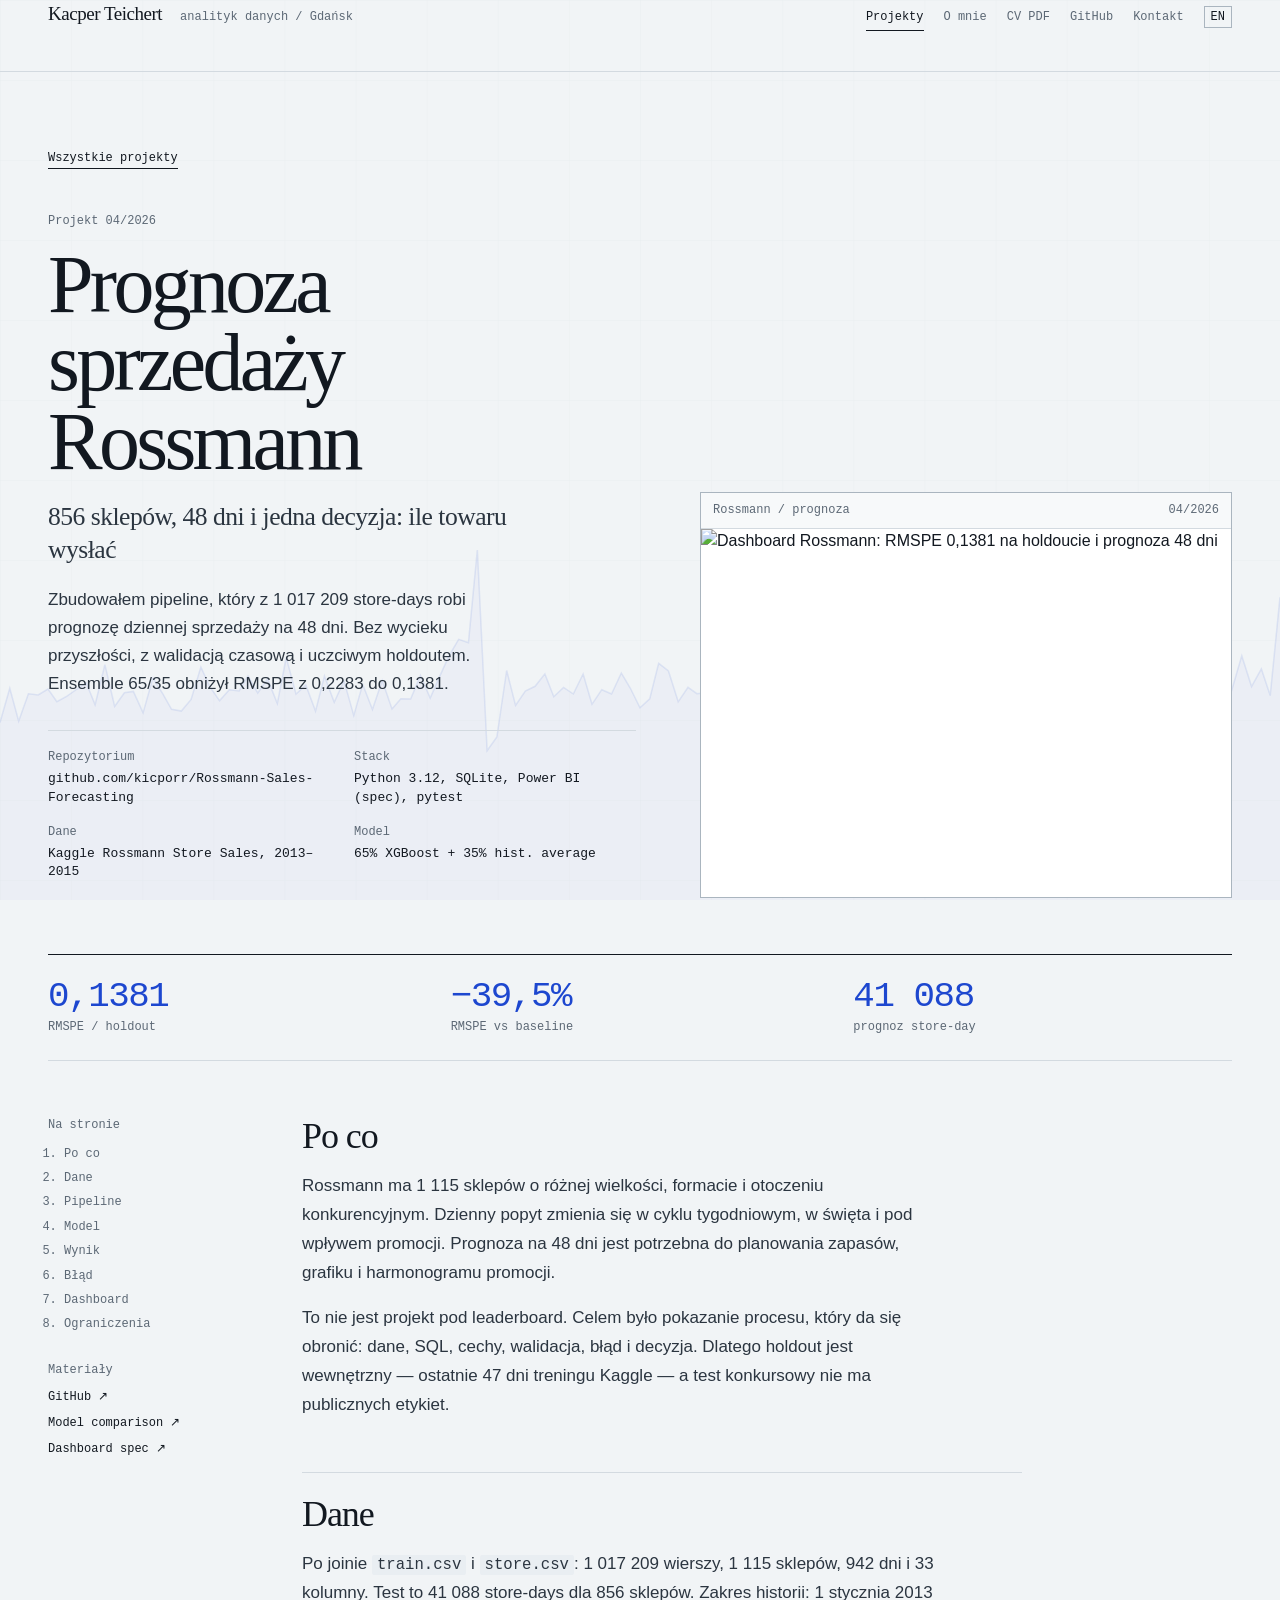
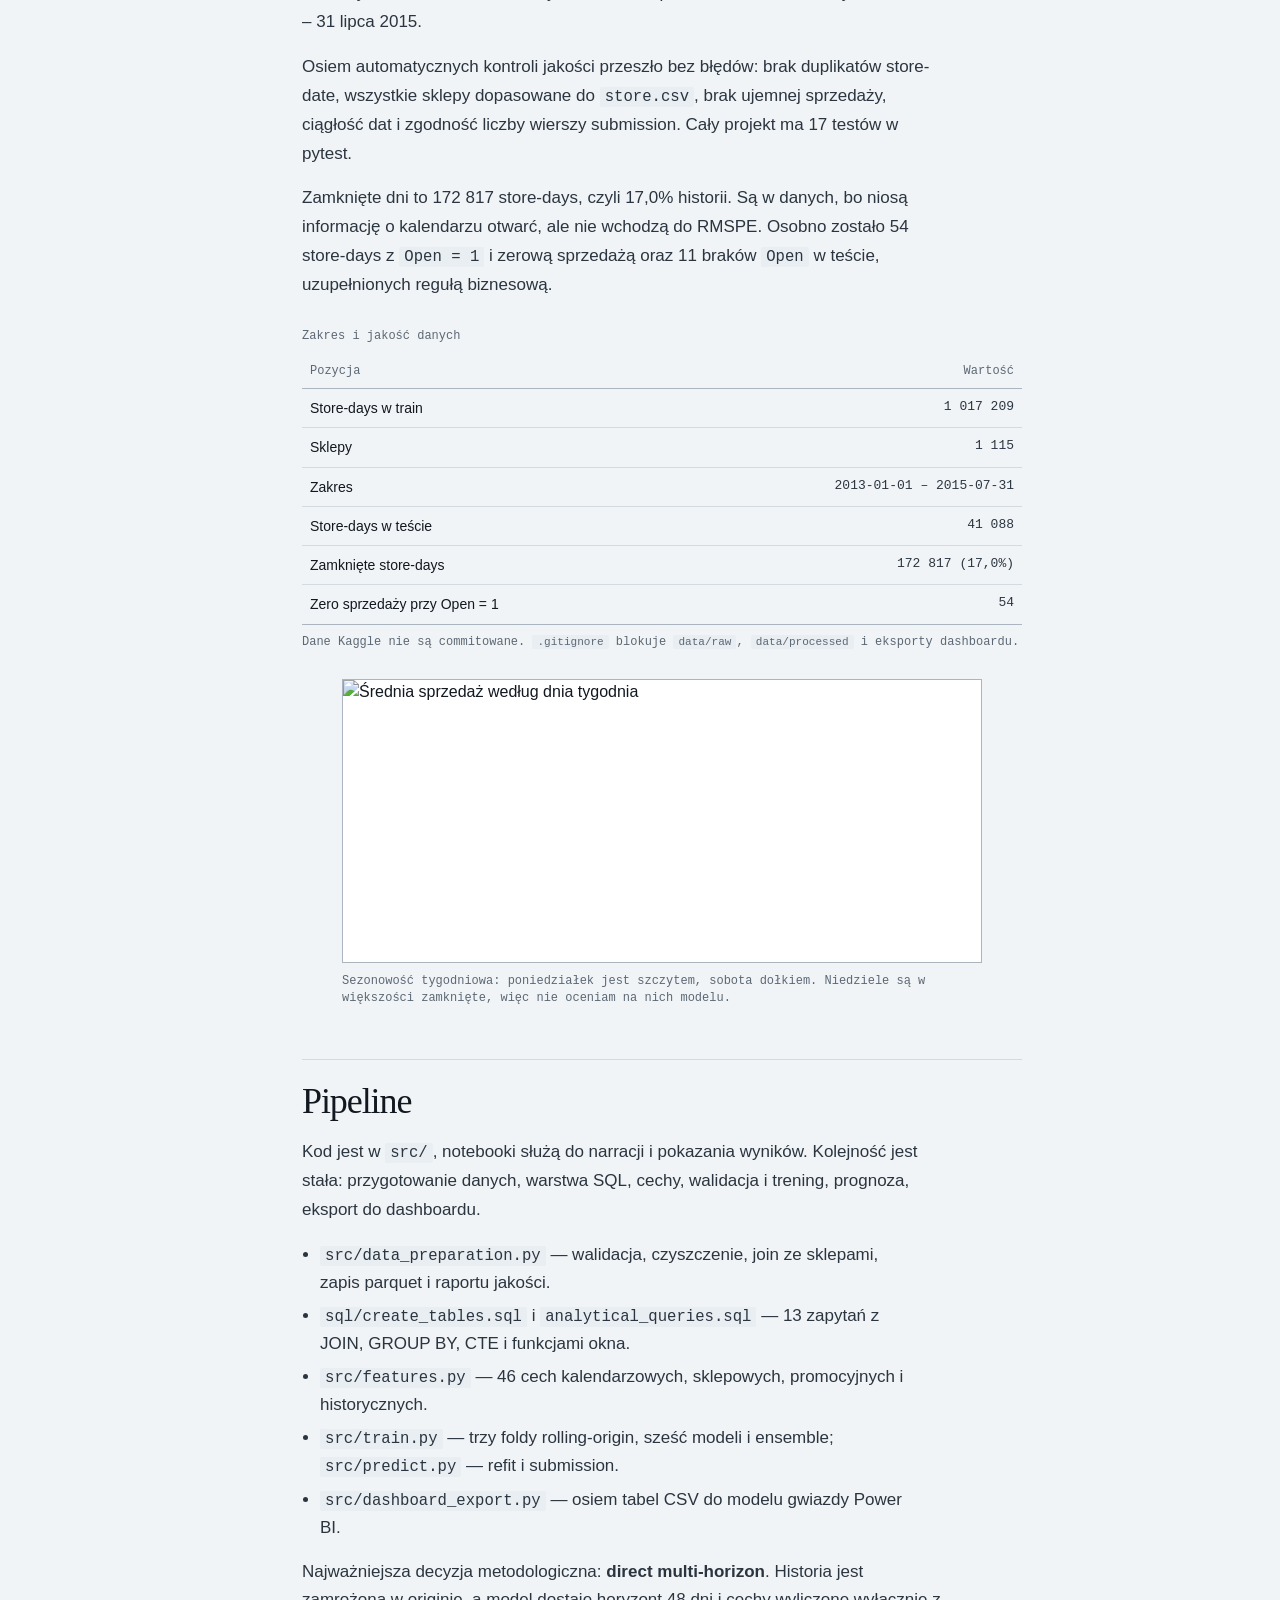
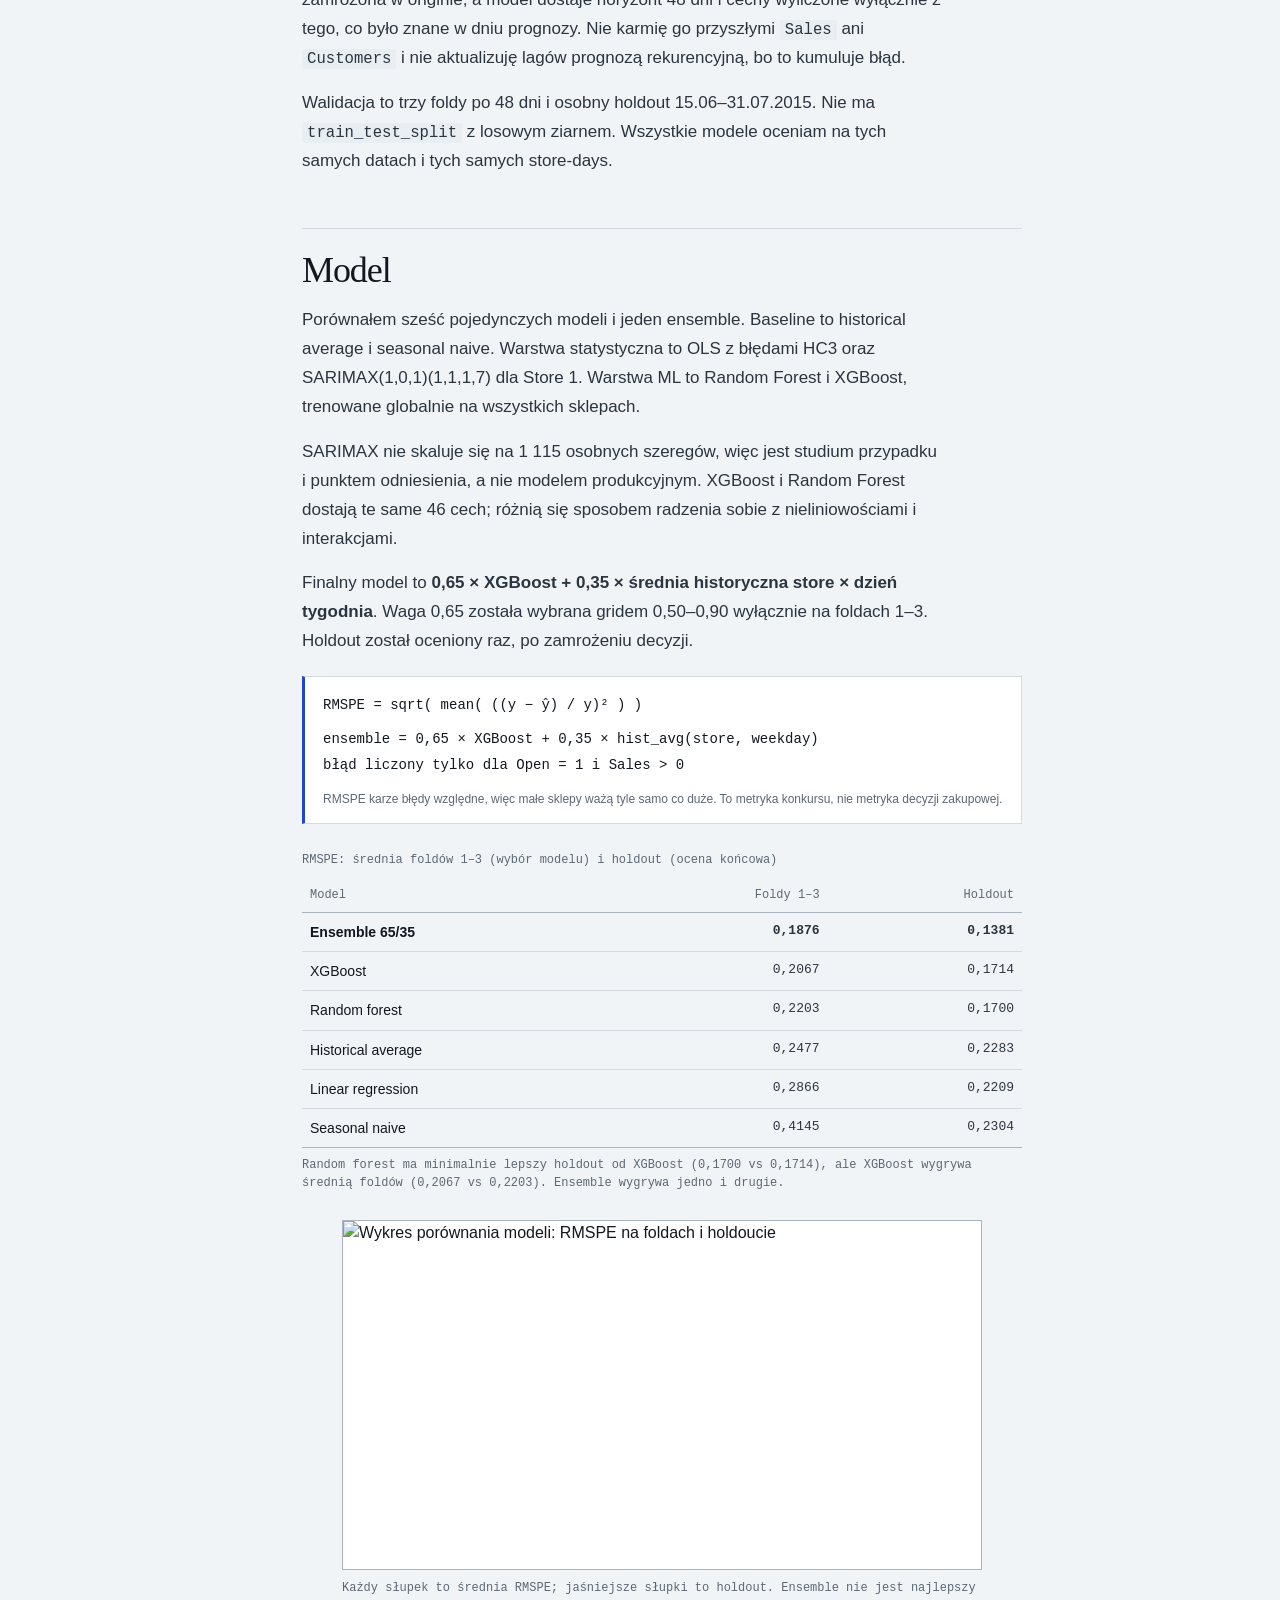
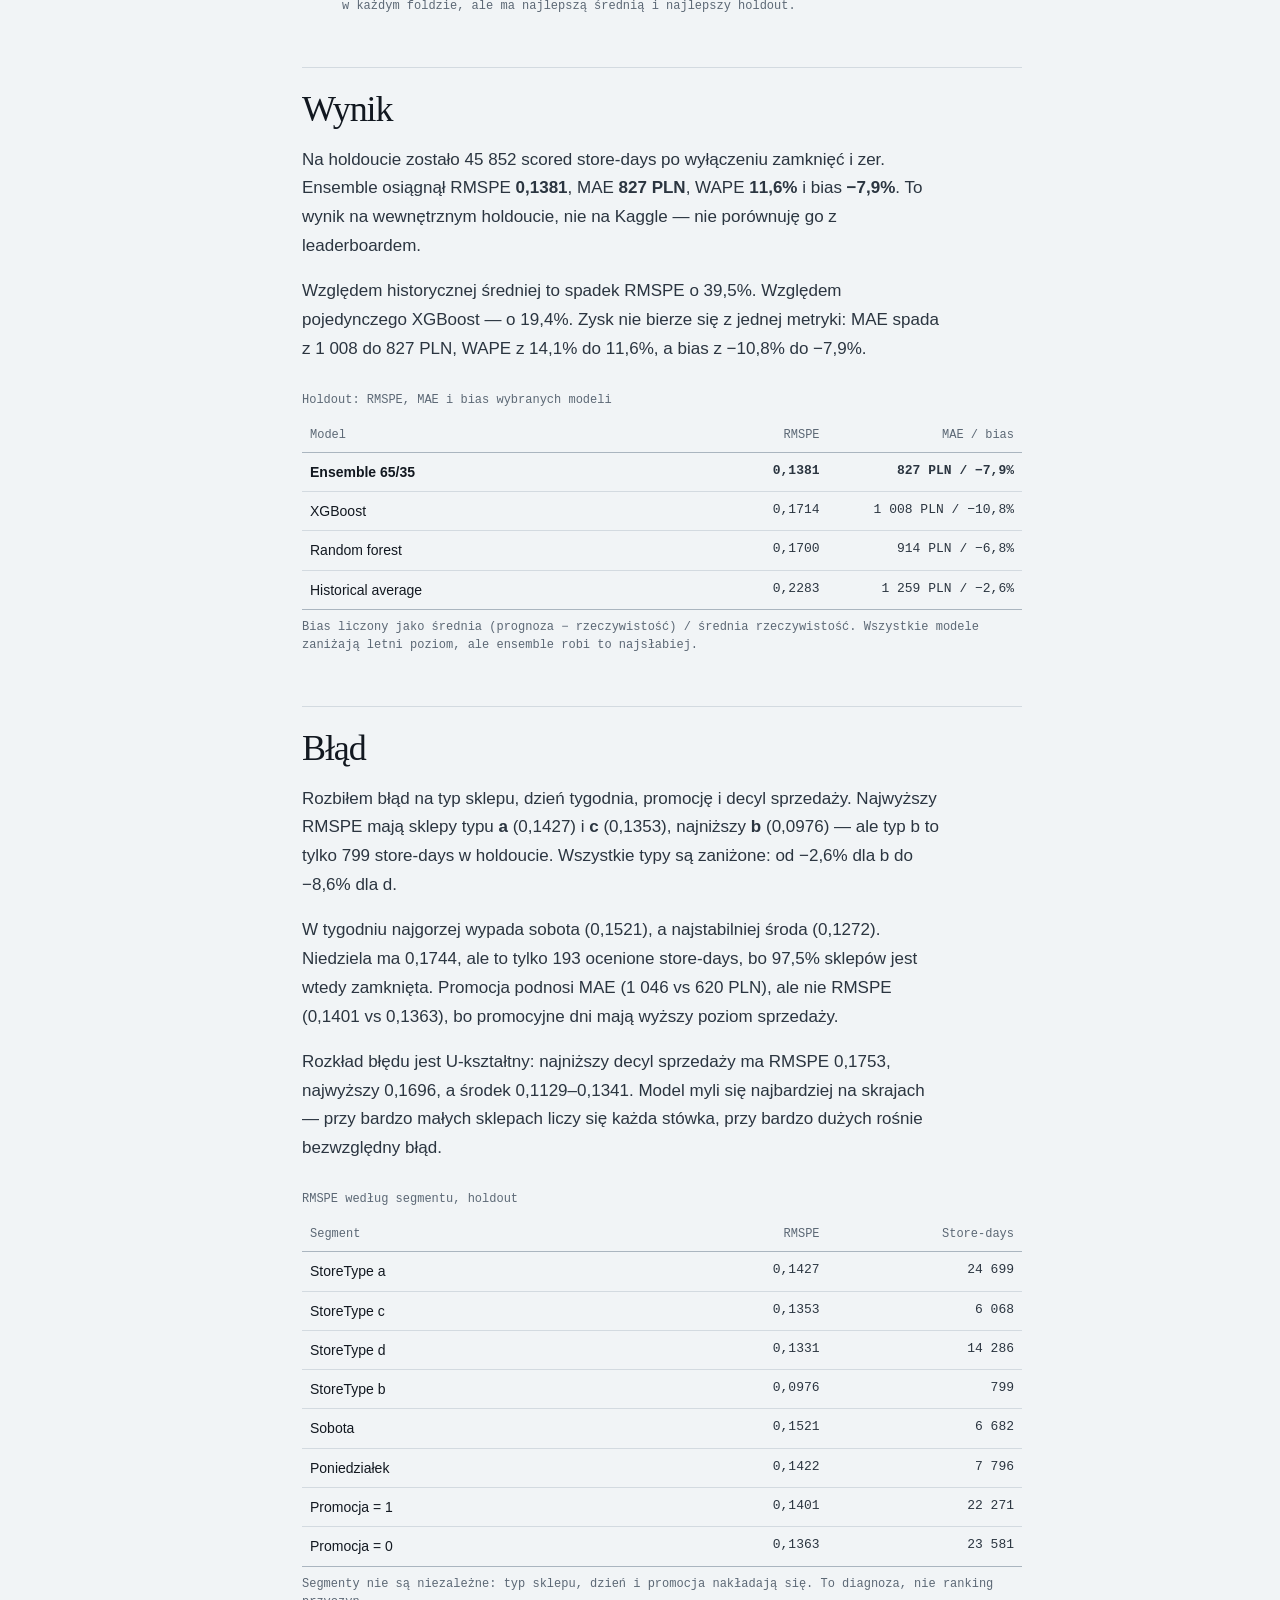
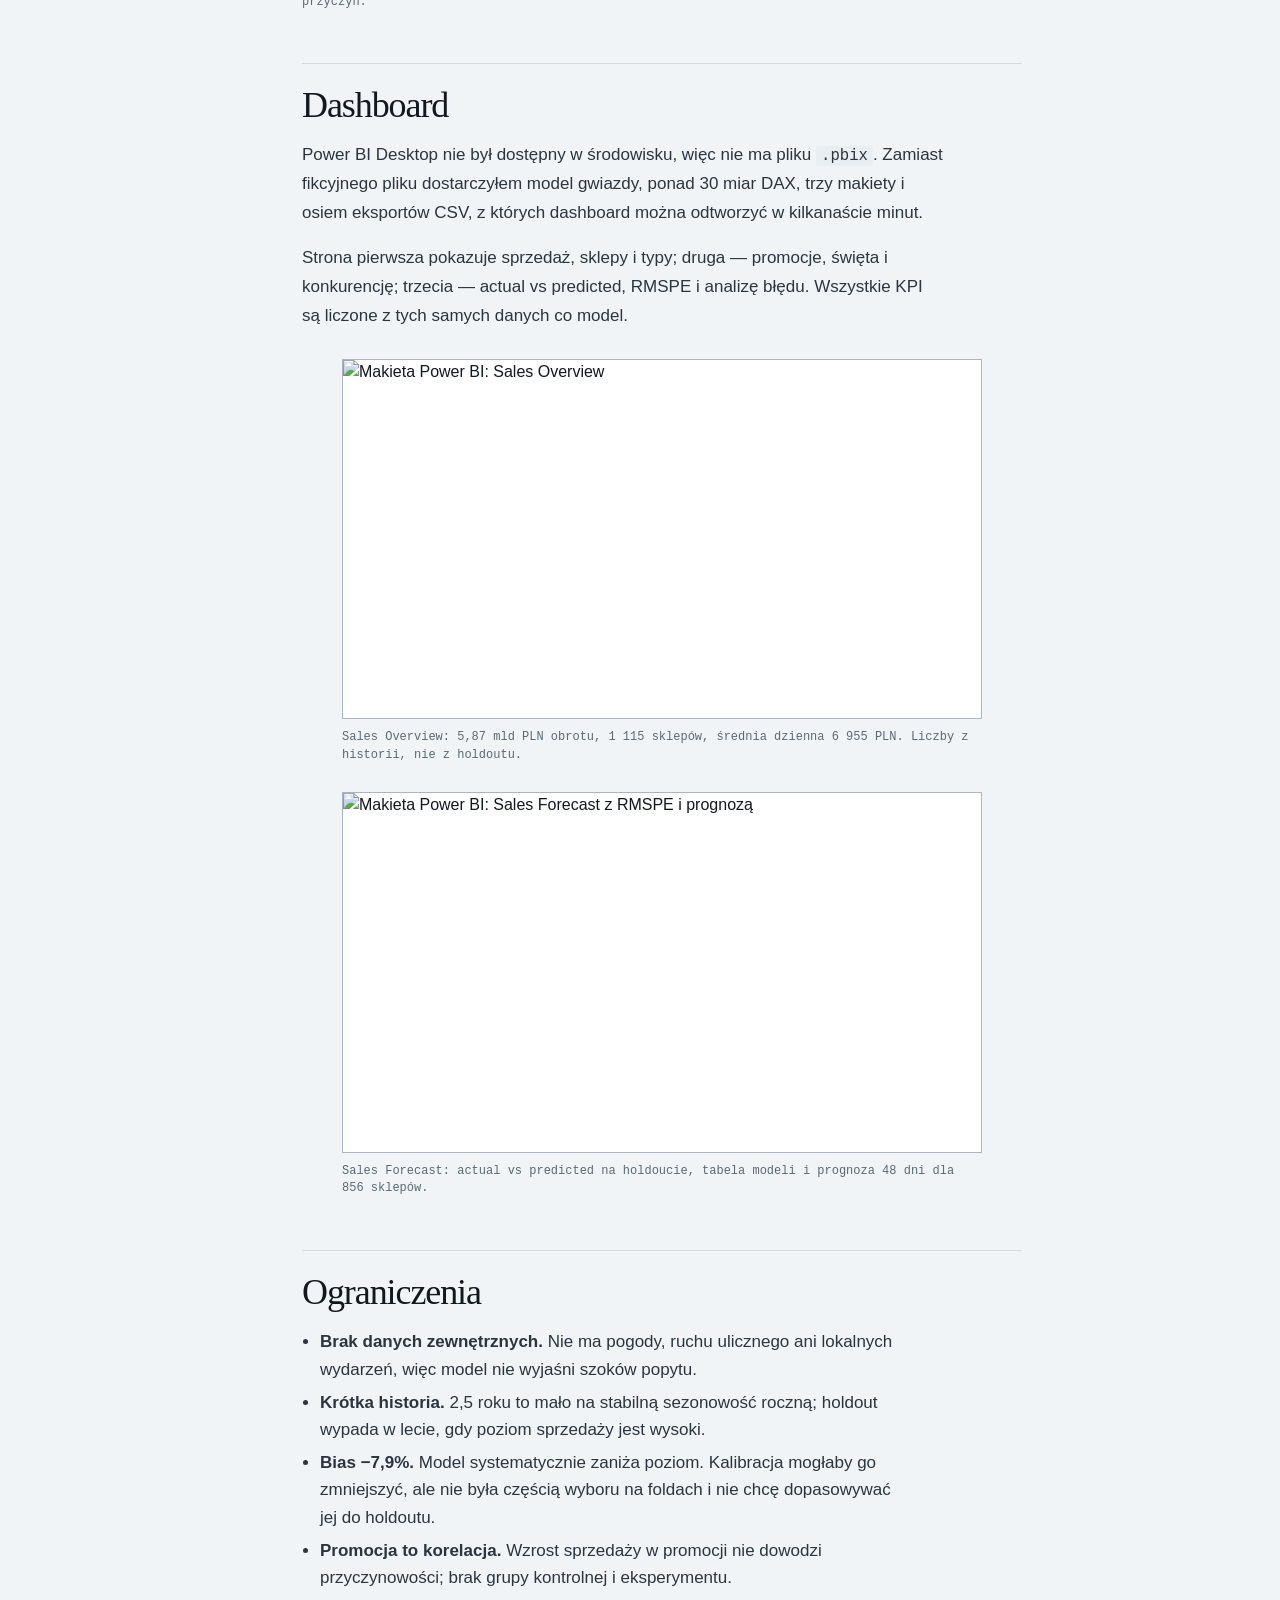
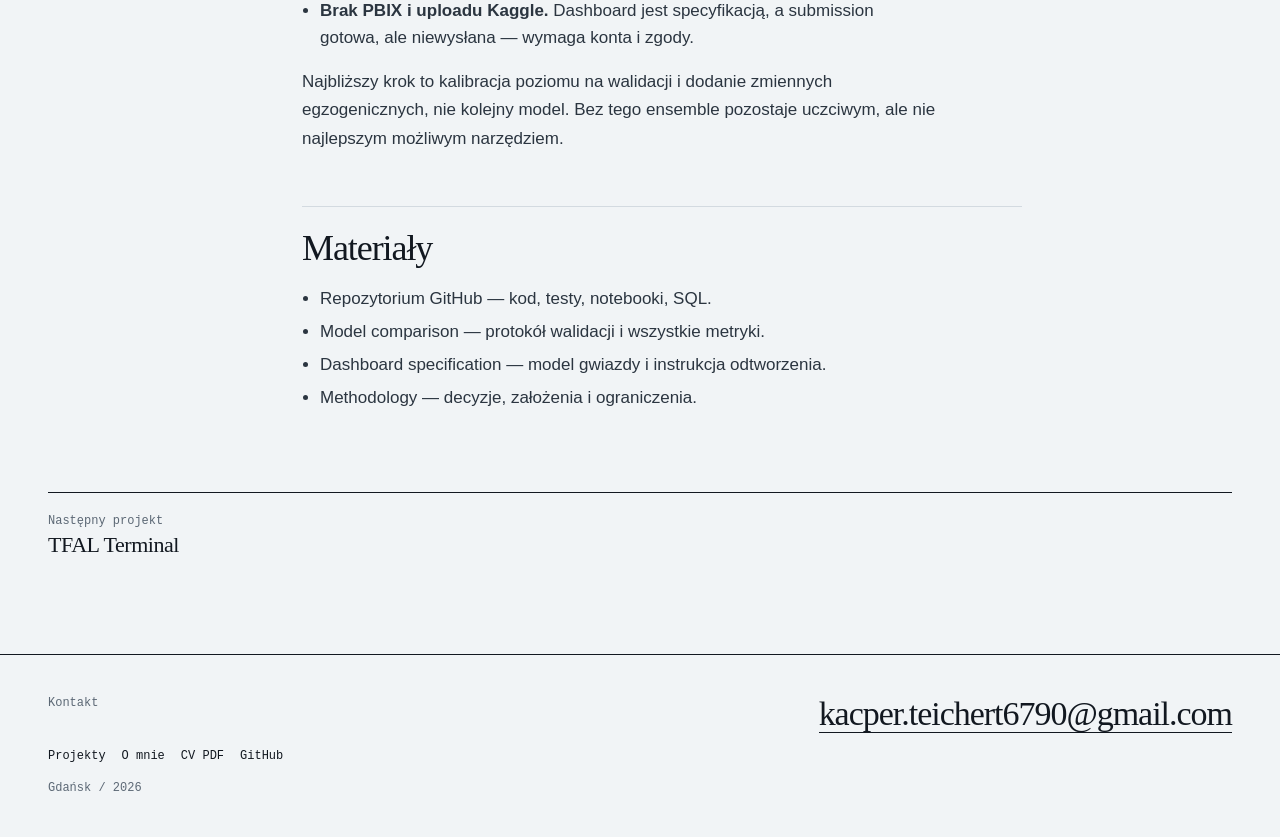
==== commit 89e2e603: "Use canonical repository name in links" ====
--- a/portfolio/rossmann/index.html
+++ b/portfolio/rossmann/index.html
@@ -67,7 +67,7 @@
 <p class="case-sub">856 sklepów, 48 dni i jedna decyzja: ile towaru wysłać</p>
 <p class="case-lead">Zbudowałem pipeline, który z 1 017 209 store-days robi prognozę dziennej sprzedaży na 48 dni. Bez wycieku przyszłości, z walidacją czasową i uczciwym holdoutem. Ensemble 65/35 obniżył RMSPE z 0,2283 do 0,1381.</p>
 <dl class="case-facts">
-<div><dt>Repozytorium</dt><dd>github.com/kicporr/rossmann-sales-forecasting</dd></div>
+<div><dt>Repozytorium</dt><dd>github.com/kicporr/Rossmann-Sales-Forecasting</dd></div>
 <div><dt>Stack</dt><dd>Python 3.12, SQLite, Power BI (spec), pytest</dd></div>
 <div><dt>Dane</dt><dd>Kaggle Rossmann Store Sales, 2013–2015</dd></div>
 <div><dt>Model</dt><dd>65% XGBoost + 35% hist. average</dd></div>
@@ -102,9 +102,9 @@
 </nav>
 <div class="case-aside-links">
 <p class="case-aside-label">Materiały</p>
-<a href="https://github.com/kicporr/rossmann-sales-forecasting" target="_blank" rel="noreferrer">GitHub ↗</a>
-<a href="https://github.com/kicporr/rossmann-sales-forecasting/blob/main/reports/model_comparison.md" target="_blank" rel="noreferrer">Model comparison ↗</a>
-<a href="https://github.com/kicporr/rossmann-sales-forecasting/blob/main/dashboard/dashboard_specification.md" target="_blank" rel="noreferrer">Dashboard spec ↗</a>
+<a href="https://github.com/kicporr/Rossmann-Sales-Forecasting" target="_blank" rel="noreferrer">GitHub ↗</a>
+<a href="https://github.com/kicporr/Rossmann-Sales-Forecasting/blob/main/reports/model_comparison.md" target="_blank" rel="noreferrer">Model comparison ↗</a>
+<a href="https://github.com/kicporr/Rossmann-Sales-Forecasting/blob/main/dashboard/dashboard_specification.md" target="_blank" rel="noreferrer">Dashboard spec ↗</a>
 </div>
 </aside>
 <div class="case-content">
@@ -260,10 +260,10 @@
 <section class="case-section" id="materialy" data-reveal>
 <h2>Materiały</h2>
 <ul>
-<li><a href="https://github.com/kicporr/rossmann-sales-forecasting" target="_blank" rel="noreferrer">Repozytorium GitHub</a> — kod, testy, notebooki, SQL.</li>
-<li><a href="https://github.com/kicporr/rossmann-sales-forecasting/blob/main/reports/model_comparison.md" target="_blank" rel="noreferrer">Model comparison</a> — protokół walidacji i wszystkie metryki.</li>
-<li><a href="https://github.com/kicporr/rossmann-sales-forecasting/blob/main/dashboard/dashboard_specification.md" target="_blank" rel="noreferrer">Dashboard specification</a> — model gwiazdy i instrukcja odtworzenia.</li>
-<li><a href="https://github.com/kicporr/rossmann-sales-forecasting/blob/main/docs/methodology.md" target="_blank" rel="noreferrer">Methodology</a> — decyzje, założenia i ograniczenia.</li>
+<li><a href="https://github.com/kicporr/Rossmann-Sales-Forecasting" target="_blank" rel="noreferrer">Repozytorium GitHub</a> — kod, testy, notebooki, SQL.</li>
+<li><a href="https://github.com/kicporr/Rossmann-Sales-Forecasting/blob/main/reports/model_comparison.md" target="_blank" rel="noreferrer">Model comparison</a> — protokół walidacji i wszystkie metryki.</li>
+<li><a href="https://github.com/kicporr/Rossmann-Sales-Forecasting/blob/main/dashboard/dashboard_specification.md" target="_blank" rel="noreferrer">Dashboard specification</a> — model gwiazdy i instrukcja odtworzenia.</li>
+<li><a href="https://github.com/kicporr/Rossmann-Sales-Forecasting/blob/main/docs/methodology.md" target="_blank" rel="noreferrer">Methodology</a> — decyzje, założenia i ograniczenia.</li>
 </ul>
 </section>
 
